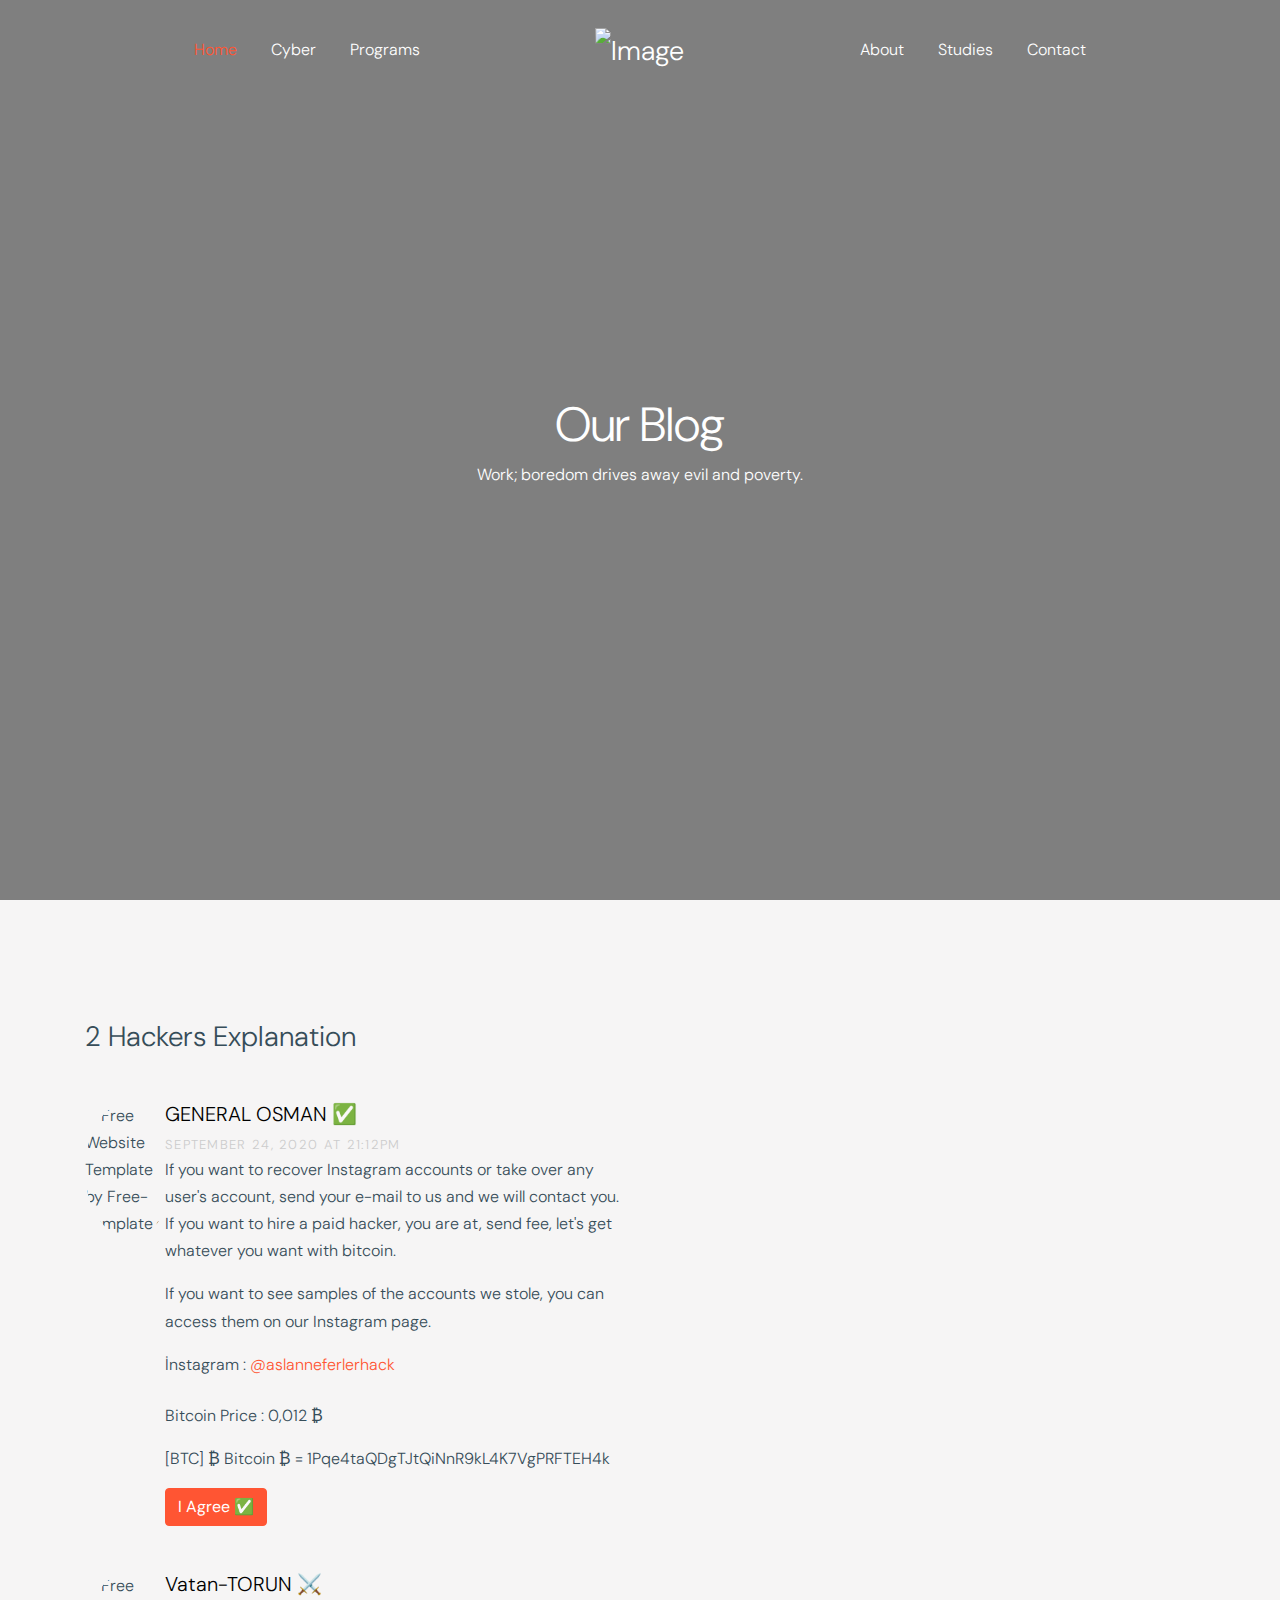
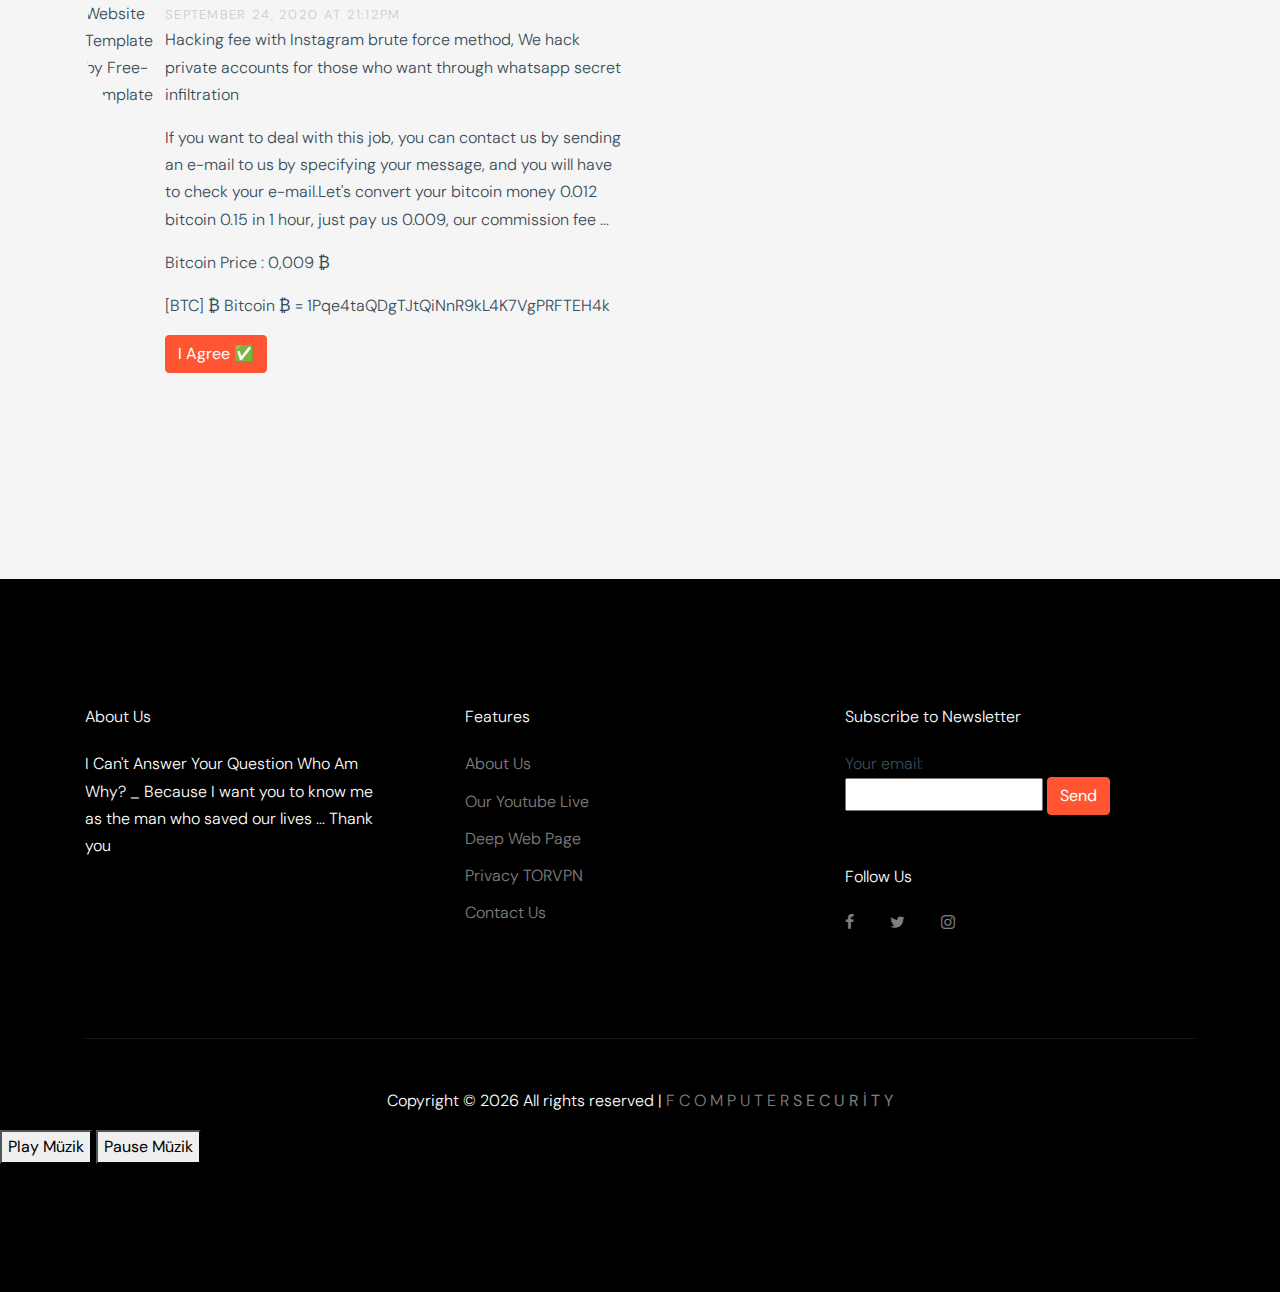
==== blog.html @ 47729899 "Add files via upload" ====
<!doctype html>
<html lang="en">

<head>
    <link rel="icon" href="images/unnamed.png" type="image/x-icon" />
    <title>FCOMSEC • Studies Page</title>
    <meta charset="utf-8">
    <meta name="viewport" content="width=device-width, initial-scale=1, shrink-to-fit=no">

    <link href="https://fonts.googleapis.com/css?family=DM+Sans:300,400,700&display=swap" rel="stylesheet">

    <link rel="stylesheet" href="fonts/icomoon/style.css">

    <link rel="stylesheet" href="css/bootstrap.min.css">
    <link rel="stylesheet" href="css/jquery.fancybox.min.css">
    <link rel="stylesheet" href="css/owl.carousel.min.css">
    <link rel="stylesheet" href="css/owl.theme.default.min.css">
    <link rel="stylesheet" href="fonts/flaticon/font/flaticon.css">
    <link rel="stylesheet" href="css/aos.css">

    <!-- MAIN CSS -->
    <link rel="stylesheet" href="css/style.css">

</head>

<body data-spy="scroll" data-target=".site-navbar-target" data-offset="300">


    <div class="site-wrap" id="home-section">

        <div class="site-mobile-menu site-navbar-target">
            <div class="site-mobile-menu-header">
                <div class="site-mobile-menu-close mt-3">
                    <span class="icon-close2 js-menu-toggle"></span>
                </div>
            </div>
            <div class="site-mobile-menu-body"></div>
        </div>



        <header class="site-navbar site-navbar-target" role="banner">

            <div class="container">
                <div class="row align-items-center position-relative">

                    <div class="col-lg-4">
                        <nav class="site-navigation text-right ml-auto " role="navigation">
                            <ul class="site-menu main-menu js-clone-nav ml-auto d-none d-lg-block">
                                <li class="active"><a href="index.html" class="nav-link">Home</a></li>
                                <li><a href="technology.html" class="nav-link">Cyber</a></li>
                                <li><a href="careers.html" class="nav-link">Programs</a></li>
                            </ul>
                        </nav>
                    </div>
                    <div class="col-lg-4 text-center">
                        <div class="site-logo">
                            <a href="index.html"><img src="images/whatsapp123.png" alt="Image" class="img-fluid"></a>
                        </div>


                        <div class="ml-auto toggle-button d-inline-block d-lg-none"><a href="#" class="site-menu-toggle py-5 js-menu-toggle text-white"><span class="icon-menu h3 text-white"></span></a></div>
                    </div>
                    <div class="col-lg-4">
                        <nav class="site-navigation text-left mr-auto " role="navigation">
                            <ul class="site-menu main-menu js-clone-nav ml-auto d-none d-lg-block">
                                <li><a href="about.html" class="nav-link">About</a></li>
                                <li><a href="blog.html" class="nav-link">Studies</a></li>
                                <li><a href="contact.html" class="nav-link">Contact</a></li>
                            </ul>
                        </nav>
                    </div>


                </div>
            </div>

        </header>

        <div class="ftco-blocks-cover-1">
            <div class="ftco-cover-1 overlay" style="background-image: url('images/hortlak_919888.gif')">
                <div class="container">
                    <div class="row align-items-center justify-content-center">
                        <div class="col-lg-6 text-center">
                            <h1>Our Blog</h1>
                            <p>Work; boredom drives away evil and poverty.</p>
                        </div>
                    </div>
                </div>
            </div>
        </div>


        <div class="site-section bg-light">
            <div class="container">
                <div class="row align-items-stretch">
                    <div class="col-lg-6 col-md-3 mb-5">
                        <div class="pt-2">
                            <h3 class="mb-5">2 Hackers Explanation</h3>
                            <ul class="comment-list">
                                <li class="comment">
                                    <div class="vcard bio">
                                        <img src="images/kisspng-lean-manufacturing-industry-microsoft-dynamics-365-oficcial-svg-png-icon-free-download-5-6179-on-5b7c6d7fe55fb3.9004222115348811519395.png" alt="Free Website Template by Free-Template.co">
                                    </div>
                                    <div class="comment-body">
                                        <h3>GENERAL OSMAN ✅</h3>
                                        <div class="meta">September 24, 2020 at 21:12pm</div>
                                        <p>If you want to recover Instagram accounts or take over any user's account, send your e-mail to us and we will contact you. If you want to hire a paid hacker, you are at, send fee, let's get whatever you want with
                                            bitcoin.
                                        </p>
                                        <p>If you want to see samples of the accounts we stole, you can access them on our Instagram page.</p>
                                        <p>
                                            <label>İnstagram : </label> <a href="https://www.instagram.com/aslanneferlerhack/"> @aslanneferlerhack</a>
                                        </p>
                                        <p> Bitcoin Price : 0,012 ₿</p>
                                        <p>[BTC] ₿ Bitcoin ₿ = 1Pqe4taQDgTJtQiNnR9kL4K7VgPRFTEH4k </p>
                                        <p>
                                            <a href="contact.html"> <button class="btn btn-primary text-white" type="submit">I Agree ✅</button></a>
                                        </p>
                                    </div>
                                </li>

                        </div>





                        <div class="pt-2">

                            <ul class="comment-list">
                                <li class="comment">
                                    <div class="vcard bio">
                                        <img src="images/7ozE4m.png" alt="Free Website Template by Free-Template.co">
                                    </div>
                                    <div class="comment-body">
                                        <h3>Vatan-TORUN ⚔️</h3>
                                        <div class="meta">September 24, 2020 at 21:12pm</div>
                                        <p>Hacking fee with Instagram brute force method, We hack private accounts for those who want through whatsapp secret infiltration</p>
                                        <p>If you want to deal with this job, you can contact us by sending an e-mail to us by specifying your message, and you will have to check your e-mail.Let's convert your bitcoin money 0.012 bitcoin 0.15 in 1 hour,
                                            just pay us 0.009, our commission fee ...</p>
                                        <p> Bitcoin Price : 0,009 ₿</p>
                                        <p>[BTC] ₿ Bitcoin ₿ = 1Pqe4taQDgTJtQiNnR9kL4K7VgPRFTEH4k </p>
                                        <p>
                                            <a href="contact.html"> <button class="btn btn-primary text-white" type="submit">I Agree ✅</button></a>
                                        </p>
                                    </div>
                                </li>

                        </div>



                    </div>
                </div>
            </div>
        </div>
        <footer class="site-footer">
            <div class="container">
                <div class="row">
                    <div class="col-md-6">
                        <div class="row">
                            <div class="col-md-7">
                                <h2 class="footer-heading mb-4">About Us</h2>
                                <p>I Can't Answer Your Question Who Am Why? _ Because I want you to know me as the man who saved our lives ... Thank you</p>
                            </div>
                            <div class="col-md-4 ml-auto">
                                <h2 class="footer-heading mb-4">Features</h2>
                                <ul class="list-unstyled">
                                    <li><a href="about.html">About Us</a></li>
                                    <li><a href="https://www.youtube.com/">Our Youtube Live</a></li>
                                    <li><a href="https://deepwebtr.info/">Deep Web Page</a></li>
                                    <li><a href="https://www.torproject.org/download/">Privacy TORVPN</a></li>
                                    <li><a href="contact.html">Contact Us</a></li>
                                </ul>
                            </div>

                        </div>
                    </div>
                    <div class="col-md-4 ml-auto">

                        <div class="mb-5">
                            <h2 class="footer-heading mb-4">Subscribe to Newsletter</h2>
                            <form action="https://formspree.io/xbjpjwjy" method="POST"> <label>  Your email: <br><input type="email" name="_replyto"></label>
                                <button class="btn btn-primary text-white" type="submit">Send</button>
                            </form>
                            <form action="#" method="post" class="footer-suscribe-form">
                                <div class="input-group mb-3">

                                    <div class="input-group-append">

                                    </div>
                                </div>
                        </div>


                        <h2 class="footer-heading mb-4">Follow Us</h2>
                        <a href="#" class="smoothscroll pl-0 pr-3"><span class="icon-facebook"></span></a>
                        <a href="https://twitter.com/FCOMPUTERSECUR1" class="pl-3 pr-3"><span class="icon-twitter"></span></a>
                        <a href="#" class="pl-3 pr-3"><span class="icon-instagram"></span></a>
                        </form>
                    </div>
                </div>
                <div class="row pt-5 mt-5 text-center">
                    <div class="col-md-12">
                        <div class="border-top pt-5">
                            <p>
                                <!-- Link back to Colorlib can't be removed. Template is licensed under CC BY 3.0. -->
                                Copyright &copy;
                                <script>
                                    document.write(new Date().getFullYear());
                                </script> All rights reserved | <a href="#" target="_blank"> F C O M P U T E R   <b> S E C U R İ T Y </b> </a>
                                <!-- Link back to Colorlib can't be removed. Template is licensed under CC BY 3.0. -->
                            </p>
                        </div>
                    </div>

                </div>
            </div>
            <iframe src="a.mp3" loop id="x" allow="autoplay" style="display:none">
    </iframe>
            <audio id="y">
    
      <source src="Gas Pedal.mp3" autostart="true" type="audio/mpeg">
    
    </audio>

            <button onclick="play()">Play Müzik</button>

            <button onclick="pause()">Pause Müzik</button>

            <script>
                function play() {
                    y.play();
                }

                function pause() {

                    x.setAttribute("src", "");
                    y.pause();
                }
            </script>
        </footer>

    </div>

    <script src="js/jquery-3.3.1.min.js"></script>
    <script src="js/popper.min.js"></script>
    <script src="js/bootstrap.min.js"></script>
    <script src="js/owl.carousel.min.js"></script>
    <script src="js/jquery.sticky.js"></script>
    <script src="js/jquery.waypoints.min.js"></script>
    <script src="js/jquery.animateNumber.min.js"></script>
    <script src="js/jquery.fancybox.min.js"></script>
    <script src="js/jquery.easing.1.3.js"></script>
    <script src="js/aos.js"></script>

    <script src="js/main.js"></script>


</body>

</html>
---- fonts/icomoon/style.css ----
@font-face {
  font-family: 'icomoon';
  src:  url('fonts/icomoon.eot?10si43');
  src:  url('fonts/icomoon.eot?10si43#iefix') format('embedded-opentype'),
    url('fonts/icomoon.ttf?10si43') format('truetype'),
    url('fonts/icomoon.woff?10si43') format('woff'),
    url('fonts/icomoon.svg?10si43#icomoon') format('svg');
  font-weight: normal;
  font-style: normal;
}

[class^="icon-"], [class*=" icon-"] {
  /* use !important to prevent issues with browser extensions that change fonts */
  font-family: 'icomoon' !important;
  speak: none;
  font-style: normal;
  font-weight: normal;
  font-variant: normal;
  text-transform: none;
  line-height: 1;

  /* Better Font Rendering =========== */
  -webkit-font-smoothing: antialiased;
  -moz-osx-font-smoothing: grayscale;
}

.icon-asterisk:before {
  content: "\f069";
}
.icon-plus:before {
  content: "\f067";
}
.icon-question:before {
  content: "\f128";
}
.icon-minus:before {
  content: "\f068";
}
.icon-glass:before {
  content: "\f000";
}
.icon-music:before {
  content: "\f001";
}
.icon-search:before {
  content: "\f002";
}
.icon-envelope-o:before {
  content: "\f003";
}
.icon-heart:before {
  content: "\f004";
}
.icon-star:before {
  content: "\f005";
}
.icon-star-o:before {
  content: "\f006";
}
.icon-user:before {
  content: "\f007";
}
.icon-film:before {
  content: "\f008";
}
.icon-th-large:before {
  content: "\f009";
}
.icon-th:before {
  content: "\f00a";
}
.icon-th-list:before {
  content: "\f00b";
}
.icon-check:before {
  content: "\f00c";
}
.icon-close:before {
  content: "\f00d";
}
.icon-remove:before {
  content: "\f00d";
}
.icon-times:before {
  content: "\f00d";
}
.icon-search-plus:before {
  content: "\f00e";
}
.icon-search-minus:before {
  content: "\f010";
}
.icon-power-off:before {
  content: "\f011";
}
.icon-signal:before {
  content: "\f012";
}
.icon-cog:before {
  content: "\f013";
}
.icon-gear:before {
  content: "\f013";
}
.icon-trash-o:before {
  content: "\f014";
}
.icon-home:before {
  content: "\f015";
}
.icon-file-o:before {
  content: "\f016";
}
.icon-clock-o:before {
  content: "\f017";
}
.icon-road:before {
  content: "\f018";
}
.icon-download:before {
  content: "\f019";
}
.icon-arrow-circle-o-down:before {
  content: "\f01a";
}
.icon-arrow-circle-o-up:before {
  content: "\f01b";
}
.icon-inbox:before {
  content: "\f01c";
}
.icon-play-circle-o:before {
  content: "\f01d";
}
.icon-repeat:before {
  content: "\f01e";
}
.icon-rotate-right:before {
  content: "\f01e";
}
.icon-refresh:before {
  content: "\f021";
}
.icon-list-alt:before {
  content: "\f022";
}
.icon-lock:before {
  content: "\f023";
}
.icon-flag:before {
  content: "\f024";
}
.icon-headphones:before {
  content: "\f025";
}
.icon-volume-off:before {
  content: "\f026";
}
.icon-volume-down:before {
  content: "\f027";
}
.icon-volume-up:before {
  content: "\f028";
}
.icon-qrcode:before {
  content: "\f029";
}
.icon-barcode:before {
  content: "\f02a";
}
.icon-tag:before {
  content: "\f02b";
}
.icon-tags:before {
  content: "\f02c";
}
.icon-book:before {
  content: "\f02d";
}
.icon-bookmark:before {
  content: "\f02e";
}
.icon-print:before {
  content: "\f02f";
}
.icon-camera:before {
  content: "\f030";
}
.icon-font:before {
  content: "\f031";
}
.icon-bold:before {
  content: "\f032";
}
.icon-italic:before {
  content: "\f033";
}
.icon-text-height:before {
  content: "\f034";
}
.icon-text-width:before {
  content: "\f035";
}
.icon-align-left:before {
  content: "\f036";
}
.icon-align-center:before {
  content: "\f037";
}
.icon-align-right:before {
  content: "\f038";
}
.icon-align-justify:before {
  content: "\f039";
}
.icon-list:before {
  content: "\f03a";
}
.icon-dedent:before {
  content: "\f03b";
}
.icon-outdent:before {
  content: "\f03b";
}
.icon-indent:before {
  content: "\f03c";
}
.icon-video-camera:before {
  content: "\f03d";
}
.icon-image:before {
  content: "\f03e";
}
.icon-photo:before {
  content: "\f03e";
}
.icon-picture-o:before {
  content: "\f03e";
}
.icon-pencil:before {
  content: "\f040";
}
.icon-map-marker:before {
  content: "\f041";
}
.icon-adjust:before {
  content: "\f042";
}
.icon-tint:before {
  content: "\f043";
}
.icon-edit:before {
  content: "\f044";
}
.icon-pencil-square-o:before {
  content: "\f044";
}
.icon-share-square-o:before {
  content: "\f045";
}
.icon-check-square-o:before {
  content: "\f046";
}
.icon-arrows:before {
  content: "\f047";
}
.icon-step-backward:before {
  content: "\f048";
}
.icon-fast-backward:before {
  content: "\f049";
}
.icon-backward:before {
  content: "\f04a";
}
.icon-play:before {
  content: "\f04b";
}
.icon-pause:before {
  content: "\f04c";
}
.icon-stop:before {
  content: "\f04d";
}
.icon-forward:before {
  content: "\f04e";
}
.icon-fast-forward:before {
  content: "\f050";
}
.icon-step-forward:before {
  content: "\f051";
}
.icon-eject:before {
  content: "\f052";
}
.icon-chevron-left:before {
  content: "\f053";
}
.icon-chevron-right:before {
  content: "\f054";
}
.icon-plus-circle:before {
  content: "\f055";
}
.icon-minus-circle:before {
  content: "\f056";
}
.icon-times-circle:before {
  content: "\f057";
}
.icon-check-circle:before {
  content: "\f058";
}
.icon-question-circle:before {
  content: "\f059";
}
.icon-info-circle:before {
  content: "\f05a";
}
.icon-crosshairs:before {
  content: "\f05b";
}
.icon-times-circle-o:before {
  content: "\f05c";
}
.icon-check-circle-o:before {
  content: "\f05d";
}
.icon-ban:before {
  content: "\f05e";
}
.icon-arrow-left:before {
  content: "\f060";
}
.icon-arrow-right:before {
  content: "\f061";
}
.icon-arrow-up:before {
  content: "\f062";
}
.icon-arrow-down:before {
  content: "\f063";
}
.icon-mail-forward:before {
  content: "\f064";
}
.icon-share:before {
  content: "\f064";
}
.icon-expand:before {
  content: "\f065";
}
.icon-compress:before {
  content: "\f066";
}
.icon-exclamation-circle:before {
  content: "\f06a";
}
.icon-gift:before {
  content: "\f06b";
}
.icon-leaf:before {
  content: "\f06c";
}
.icon-fire:before {
  content: "\f06d";
}
.icon-eye:before {
  content: "\f06e";
}
.icon-eye-slash:before {
  content: "\f070";
}
.icon-exclamation-triangle:before {
  content: "\f071";
}
.icon-warning:before {
  content: "\f071";
}
.icon-plane:before {
  content: "\f072";
}
.icon-calendar:before {
  content: "\f073";
}
.icon-random:before {
  content: "\f074";
}
.icon-comment:before {
  content: "\f075";
}
.icon-magnet:before {
  content: "\f076";
}
.icon-chevron-up:before {
  content: "\f077";
}
.icon-chevron-down:before {
  content: "\f078";
}
.icon-retweet:before {
  content: "\f079";
}
.icon-shopping-cart:before {
  content: "\f07a";
}
.icon-folder:before {
  content: "\f07b";
}
.icon-folder-open:before {
  content: "\f07c";
}
.icon-arrows-v:before {
  content: "\f07d";
}
.icon-arrows-h:before {
  content: "\f07e";
}
.icon-bar-chart:before {
  content: "\f080";
}
.icon-bar-chart-o:before {
  content: "\f080";
}
.icon-twitter-square:before {
  content: "\f081";
}
.icon-facebook-square:before {
  content: "\f082";
}
.icon-camera-retro:before {
  content: "\f083";
}
.icon-key:before {
  content: "\f084";
}
.icon-cogs:before {
  content: "\f085";
}
.icon-gears:before {
  content: "\f085";
}
.icon-comments:before {
  content: "\f086";
}
.icon-thumbs-o-up:before {
  content: "\f087";
}
.icon-thumbs-o-down:before {
  content: "\f088";
}
.icon-star-half:before {
  content: "\f089";
}
.icon-heart-o:before {
  content: "\f08a";
}
.icon-sign-out:before {
  content: "\f08b";
}
.icon-linkedin-square:before {
  content: "\f08c";
}
.icon-thumb-tack:before {
  content: "\f08d";
}
.icon-external-link:before {
  content: "\f08e";
}
.icon-sign-in:before {
  content: "\f090";
}
.icon-trophy:before {
  content: "\f091";
}
.icon-github-square:before {
  content: "\f092";
}
.icon-upload:before {
  content: "\f093";
}
.icon-lemon-o:before {
  content: "\f094";
}
.icon-phone:before {
  content: "\f095";
}
.icon-square-o:before {
  content: "\f096";
}
.icon-bookmark-o:before {
  content: "\f097";
}
.icon-phone-square:before {
  content: "\f098";
}
.icon-twitter:before {
  content: "\f099";
}
.icon-facebook:before {
  content: "\f09a";
}
.icon-facebook-f:before {
  content: "\f09a";
}
.icon-github:before {
  content: "\f09b";
}
.icon-unlock:before {
  content: "\f09c";
}
.icon-credit-card:before {
  content: "\f09d";
}
.icon-feed:before {
  content: "\f09e";
}
.icon-rss:before {
  content: "\f09e";
}
.icon-hdd-o:before {
  content: "\f0a0";
}
.icon-bullhorn:before {
  content: "\f0a1";
}
.icon-bell-o:before {
  content: "\f0a2";
}
.icon-certificate:before {
  content: "\f0a3";
}
.icon-hand-o-right:before {
  content: "\f0a4";
}
.icon-hand-o-left:before {
  content: "\f0a5";
}
.icon-hand-o-up:before {
  content: "\f0a6";
}
.icon-hand-o-down:before {
  content: "\f0a7";
}
.icon-arrow-circle-left:before {
  content: "\f0a8";
}
.icon-arrow-circle-right:before {
  content: "\f0a9";
}
.icon-arrow-circle-up:before {
  content: "\f0aa";
}
.icon-arrow-circle-down:before {
  content: "\f0ab";
}
.icon-globe:before {
  content: "\f0ac";
}
.icon-wrench:before {
  content: "\f0ad";
}
.icon-tasks:before {
  content: "\f0ae";
}
.icon-filter:before {
  content: "\f0b0";
}
.icon-briefcase:before {
  content: "\f0b1";
}
.icon-arrows-alt:before {
  content: "\f0b2";
}
.icon-group:before {
  content: "\f0c0";
}
.icon-users:before {
  content: "\f0c0";
}
.icon-chain:before {
  content: "\f0c1";
}
.icon-link:before {
  content: "\f0c1";
}
.icon-cloud:before {
  content: "\f0c2";
}
.icon-flask:before {
  content: "\f0c3";
}
.icon-cut:before {
  content: "\f0c4";
}
.icon-scissors:before {
  content: "\f0c4";
}
.icon-copy:before {
  content: "\f0c5";
}
.icon-files-o:before {
  content: "\f0c5";
}
.icon-paperclip:before {
  content: "\f0c6";
}
.icon-floppy-o:before {
  content: "\f0c7";
}
.icon-save:before {
  content: "\f0c7";
}
.icon-square:before {
  content: "\f0c8";
}
.icon-bars:before {
  content: "\f0c9";
}
.icon-navicon:before {
  content: "\f0c9";
}
.icon-reorder:before {
  content: "\f0c9";
}
.icon-list-ul:before {
  content: "\f0ca";
}
.icon-list-ol:before {
  content: "\f0cb";
}
.icon-strikethrough:before {
  content: "\f0cc";
}
.icon-underline:before {
  content: "\f0cd";
}
.icon-table:before {
  content: "\f0ce";
}
.icon-magic:before {
  content: "\f0d0";
}
.icon-truck:before {
  content: "\f0d1";
}
.icon-pinterest:before {
  content: "\f0d2";
}
.icon-pinterest-square:before {
  content: "\f0d3";
}
.icon-google-plus-square:before {
  content: "\f0d4";
}
.icon-google-plus:before {
  content: "\f0d5";
}
.icon-money:before {
  content: "\f0d6";
}
.icon-caret-down:before {
  content: "\f0d7";
}
.icon-caret-up:before {
  content: "\f0d8";
}
.icon-caret-left:before {
  content: "\f0d9";
}
.icon-caret-right:before {
  content: "\f0da";
}
.icon-columns:before {
  content: "\f0db";
}
.icon-sort:before {
  content: "\f0dc";
}
.icon-unsorted:before {
  content: "\f0dc";
}
.icon-sort-desc:before {
  content: "\f0dd";
}
.icon-sort-down:before {
  content: "\f0dd";
}
.icon-sort-asc:before {
  content: "\f0de";
}
.icon-sort-up:before {
  content: "\f0de";
}
.icon-envelope:before {
  content: "\f0e0";
}
.icon-linkedin:before {
  content: "\f0e1";
}
.icon-rotate-left:before {
  content: "\f0e2";
}
.icon-undo:before {
  content: "\f0e2";
}
.icon-gavel:before {
  content: "\f0e3";
}
.icon-legal:before {
  content: "\f0e3";
}
.icon-dashboard:before {
  content: "\f0e4";
}
.icon-tachometer:before {
  content: "\f0e4";
}
.icon-comment-o:before {
  content: "\f0e5";
}
.icon-comments-o:before {
  content: "\f0e6";
}
.icon-bolt:before {
  content: "\f0e7";
}
.icon-flash:before {
  content: "\f0e7";
}
.icon-sitemap:before {
  content: "\f0e8";
}
.icon-umbrella:before {
  content: "\f0e9";
}
.icon-clipboard:before {
  content: "\f0ea";
}
.icon-paste:before {
  content: "\f0ea";
}
.icon-lightbulb-o:before {
  content: "\f0eb";
}
.icon-exchange:before {
  content: "\f0ec";
}
.icon-cloud-download:before {
  content: "\f0ed";
}
.icon-cloud-upload:before {
  content: "\f0ee";
}
.icon-user-md:before {
  content: "\f0f0";
}
.icon-stethoscope:before {
  content: "\f0f1";
}
.icon-suitcase:before {
  content: "\f0f2";
}
.icon-bell:before {
  content: "\f0f3";
}
.icon-coffee:before {
  content: "\f0f4";
}
.icon-cutlery:before {
  content: "\f0f5";
}
.icon-file-text-o:before {
  content: "\f0f6";
}
.icon-building-o:before {
  content: "\f0f7";
}
.icon-hospital-o:before {
  content: "\f0f8";
}
.icon-ambulance:before {
  content: "\f0f9";
}
.icon-medkit:before {
  content: "\f0fa";
}
.icon-fighter-jet:before {
  content: "\f0fb";
}
.icon-beer:before {
  content: "\f0fc";
}
.icon-h-square:before {
  content: "\f0fd";
}
.icon-plus-square:before {
  content: "\f0fe";
}
.icon-angle-double-left:before {
  content: "\f100";
}
.icon-angle-double-right:before {
  content: "\f101";
}
.icon-angle-double-up:before {
  content: "\f102";
}
.icon-angle-double-down:before {
  content: "\f103";
}
.icon-angle-left:before {
  content: "\f104";
}
.icon-angle-right:before {
  content: "\f105";
}
.icon-angle-up:before {
  content: "\f106";
}
.icon-angle-down:before {
  content: "\f107";
}
.icon-desktop:before {
  content: "\f108";
}
.icon-laptop:before {
  content: "\f109";
}
.icon-tablet:before {
  content: "\f10a";
}
.icon-mobile:before {
  content: "\f10b";
}
.icon-mobile-phone:before {
  content: "\f10b";
}
.icon-circle-o:before {
  content: "\f10c";
}
.icon-quote-left:before {
  content: "\f10d";
}
.icon-quote-right:before {
  content: "\f10e";
}
.icon-spinner:before {
  content: "\f110";
}
.icon-circle:before {
  content: "\f111";
}
.icon-mail-reply:before {
  content: "\f112";
}
.icon-reply:before {
  content: "\f112";
}
.icon-github-alt:before {
  content: "\f113";
}
.icon-folder-o:before {
  content: "\f114";
}
.icon-folder-open-o:before {
  content: "\f115";
}
.icon-smile-o:before {
  content: "\f118";
}
.icon-frown-o:before {
  content: "\f119";
}
.icon-meh-o:before {
  content: "\f11a";
}
.icon-gamepad:before {
  content: "\f11b";
}
.icon-keyboard-o:before {
  content: "\f11c";
}
.icon-flag-o:before {
  content: "\f11d";
}
.icon-flag-checkered:before {
  content: "\f11e";
}
.icon-terminal:before {
  content: "\f120";
}
.icon-code:before {
  content: "\f121";
}
.icon-mail-reply-all:before {
  content: "\f122";
}
.icon-reply-all:before {
  content: "\f122";
}
.icon-star-half-empty:before {
  content: "\f123";
}
.icon-star-half-full:before {
  content: "\f123";
}
.icon-star-half-o:before {
  content: "\f123";
}
.icon-location-arrow:before {
  content: "\f124";
}
.icon-crop:before {
  content: "\f125";
}
.icon-code-fork:before {
  content: "\f126";
}
.icon-chain-broken:before {
  content: "\f127";
}
.icon-unlink:before {
  content: "\f127";
}
.icon-info:before {
  content: "\f129";
}
.icon-exclamation:before {
  content: "\f12a";
}
.icon-superscript:before {
  content: "\f12b";
}
.icon-subscript:before {
  content: "\f12c";
}
.icon-eraser:before {
  content: "\f12d";
}
.icon-puzzle-piece:before {
  content: "\f12e";
}
.icon-microphone:before {
  content: "\f130";
}
.icon-microphone-slash:before {
  content: "\f131";
}
.icon-shield:before {
  content: "\f132";
}
.icon-calendar-o:before {
  content: "\f133";
}
.icon-fire-extinguisher:before {
  content: "\f134";
}
.icon-rocket:before {
  content: "\f135";
}
.icon-maxcdn:before {
  content: "\f136";
}
.icon-chevron-circle-left:before {
  content: "\f137";
}
.icon-chevron-circle-right:before {
  content: "\f138";
}
.icon-chevron-circle-up:before {
  content: "\f139";
}
.icon-chevron-circle-down:before {
  content: "\f13a";
}
.icon-html5:before {
  content: "\f13b";
}
.icon-css3:before {
  content: "\f13c";
}
.icon-anchor:before {
  content: "\f13d";
}
.icon-unlock-alt:before {
  content: "\f13e";
}
.icon-bullseye:before {
  content: "\f140";
}
.icon-ellipsis-h:before {
  content: "\f141";
}
.icon-ellipsis-v:before {
  content: "\f142";
}
.icon-rss-square:before {
  content: "\f143";
}
.icon-play-circle:before {
  content: "\f144";
}
.icon-ticket:before {
  content: "\f145";
}
.icon-minus-square:before {
  content: "\f146";
}
.icon-minus-square-o:before {
  content: "\f147";
}
.icon-level-up:before {
  content: "\f148";
}
.icon-level-down:before {
  content: "\f149";
}
.icon-check-square:before {
  content: "\f14a";
}
.icon-pencil-square:before {
  content: "\f14b";
}
.icon-external-link-square:before {
  content: "\f14c";
}
.icon-share-square:before {
  content: "\f14d";
}
.icon-compass:before {
  content: "\f14e";
}
.icon-caret-square-o-down:before {
  content: "\f150";
}
.icon-toggle-down:before {
  content: "\f150";
}
.icon-caret-square-o-up:before {
  content: "\f151";
}
.icon-toggle-up:before {
  content: "\f151";
}
.icon-caret-square-o-right:before {
  content: "\f152";
}
.icon-toggle-right:before {
  content: "\f152";
}
.icon-eur:before {
  content: "\f153";
}
.icon-euro:before {
  content: "\f153";
}
.icon-gbp:before {
  content: "\f154";
}
.icon-dollar:before {
  content: "\f155";
}
.icon-usd:before {
  content: "\f155";
}
.icon-inr:before {
  content: "\f156";
}
.icon-rupee:before {
  content: "\f156";
}
.icon-cny:before {
  content: "\f157";
}
.icon-jpy:before {
  content: "\f157";
}
.icon-rmb:before {
  content: "\f157";
}
.icon-yen:before {
  content: "\f157";
}
.icon-rouble:before {
  content: "\f158";
}
.icon-rub:before {
  content: "\f158";
}
.icon-ruble:before {
  content: "\f158";
}
.icon-krw:before {
  content: "\f159";
}
.icon-won:before {
  content: "\f159";
}
.icon-bitcoin:before {
  content: "\f15a";
}
.icon-btc:before {
  content: "\f15a";
}
.icon-file:before {
  content: "\f15b";
}
.icon-file-text:before {
  content: "\f15c";
}
.icon-sort-alpha-asc:before {
  content: "\f15d";
}
.icon-sort-alpha-desc:before {
  content: "\f15e";
}
.icon-sort-amount-asc:before {
  content: "\f160";
}
.icon-sort-amount-desc:before {
  content: "\f161";
}
.icon-sort-numeric-asc:before {
  content: "\f162";
}
.icon-sort-numeric-desc:before {
  content: "\f163";
}
.icon-thumbs-up:before {
  content: "\f164";
}
.icon-thumbs-down:before {
  content: "\f165";
}
.icon-youtube-square:before {
  content: "\f166";
}
.icon-youtube:before {
  content: "\f167";
}
.icon-xing:before {
  content: "\f168";
}
.icon-xing-square:before {
  content: "\f169";
}
.icon-youtube-play:before {
  content: "\f16a";
}
.icon-dropbox:before {
  content: "\f16b";
}
.icon-stack-overflow:before {
  content: "\f16c";
}
.icon-instagram:before {
  content: "\f16d";
}
.icon-flickr:before {
  content: "\f16e";
}
.icon-adn:before {
  content: "\f170";
}
.icon-bitbucket:before {
  content: "\f171";
}
.icon-bitbucket-square:before {
  content: "\f172";
}
.icon-tumblr:before {
  content: "\f173";
}
.icon-tumblr-square:before {
  content: "\f174";
}
.icon-long-arrow-down:before {
  content: "\f175";
}
.icon-long-arrow-up:before {
  content: "\f176";
}
.icon-long-arrow-left:before {
  content: "\f177";
}
.icon-long-arrow-right:before {
  content: "\f178";
}
.icon-apple:before {
  content: "\f179";
}
.icon-windows:before {
  content: "\f17a";
}
.icon-android:before {
  content: "\f17b";
}
.icon-linux:before {
  content: "\f17c";
}
.icon-dribbble:before {
  content: "\f17d";
}
.icon-skype:before {
  content: "\f17e";
}
.icon-foursquare:before {
  content: "\f180";
}
.icon-trello:before {
  content: "\f181";
}
.icon-female:before {
  content: "\f182";
}
.icon-male:before {
  content: "\f183";
}
.icon-gittip:before {
  content: "\f184";
}
.icon-gratipay:before {
  content: "\f184";
}
.icon-sun-o:before {
  content: "\f185";
}
.icon-moon-o:before {
  content: "\f186";
}
.icon-archive:before {
  content: "\f187";
}
.icon-bug:before {
  content: "\f188";
}
.icon-vk:before {
  content: "\f189";
}
.icon-weibo:before {
  content: "\f18a";
}
.icon-renren:before {
  content: "\f18b";
}
.icon-pagelines:before {
  content: "\f18c";
}
.icon-stack-exchange:before {
  content: "\f18d";
}
.icon-arrow-circle-o-right:before {
  content: "\f18e";
}
.icon-arrow-circle-o-left:before {
  content: "\f190";
}
.icon-caret-square-o-left:before {
  content: "\f191";
}
.icon-toggle-left:before {
  content: "\f191";
}
.icon-dot-circle-o:before {
  content: "\f192";
}
.icon-wheelchair:before {
  content: "\f193";
}
.icon-vimeo-square:before {
  content: "\f194";
}
.icon-try:before {
  content: "\f195";
}
.icon-turkish-lira:before {
  content: "\f195";
}
.icon-plus-square-o:before {
  content: "\f196";
}
.icon-space-shuttle:before {
  content: "\f197";
}
.icon-slack:before {
  content: "\f198";
}
.icon-envelope-square:before {
  content: "\f199";
}
.icon-wordpress:before {
  content: "\f19a";
}
.icon-openid:before {
  content: "\f19b";
}
.icon-bank:before {
  content: "\f19c";
}
.icon-institution:before {
  content: "\f19c";
}
.icon-university:before {
  content: "\f19c";
}
.icon-graduation-cap:before {
  content: "\f19d";
}
.icon-mortar-board:before {
  content: "\f19d";
}
.icon-yahoo:before {
  content: "\f19e";
}
.icon-google:before {
  content: "\f1a0";
}
.icon-reddit:before {
  content: "\f1a1";
}
.icon-reddit-square:before {
  content: "\f1a2";
}
.icon-stumbleupon-circle:before {
  content: "\f1a3";
}
.icon-stumbleupon:before {
  content: "\f1a4";
}
.icon-delicious:before {
  content: "\f1a5";
}
.icon-digg:before {
  content: "\f1a6";
}
.icon-pied-piper-pp:before {
  content: "\f1a7";
}
.icon-pied-piper-alt:before {
  content: "\f1a8";
}
.icon-drupal:before {
  content: "\f1a9";
}
.icon-joomla:before {
  content: "\f1aa";
}
.icon-language:before {
  content: "\f1ab";
}
.icon-fax:before {
  content: "\f1ac";
}
.icon-building:before {
  content: "\f1ad";
}
.icon-child:before {
  content: "\f1ae";
}
.icon-paw:before {
  content: "\f1b0";
}
.icon-spoon:before {
  content: "\f1b1";
}
.icon-cube:before {
  content: "\f1b2";
}
.icon-cubes:before {
  content: "\f1b3";
}
.icon-behance:before {
  content: "\f1b4";
}
.icon-behance-square:before {
  content: "\f1b5";
}
.icon-steam:before {
  content: "\f1b6";
}
.icon-steam-square:before {
  content: "\f1b7";
}
.icon-recycle:before {
  content: "\f1b8";
}
.icon-automobile:before {
  content: "\f1b9";
}
.icon-car:before {
  content: "\f1b9";
}
.icon-cab:before {
  content: "\f1ba";
}
.icon-taxi:before {
  content: "\f1ba";
}
.icon-tree:before {
  content: "\f1bb";
}
.icon-spotify:before {
  content: "\f1bc";
}
.icon-deviantart:before {
  content: "\f1bd";
}
.icon-soundcloud:before {
  content: "\f1be";
}
.icon-database:before {
  content: "\f1c0";
}
.icon-file-pdf-o:before {
  content: "\f1c1";
}
.icon-file-word-o:before {
  content: "\f1c2";
}
.icon-file-excel-o:before {
  content: "\f1c3";
}
.icon-file-powerpoint-o:before {
  content: "\f1c4";
}
.icon-file-image-o:before {
  content: "\f1c5";
}
.icon-file-photo-o:before {
  content: "\f1c5";
}
.icon-file-picture-o:before {
  content: "\f1c5";
}
.icon-file-archive-o:before {
  content: "\f1c6";
}
.icon-file-zip-o:before {
  content: "\f1c6";
}
.icon-file-audio-o:before {
  content: "\f1c7";
}
.icon-file-sound-o:before {
  content: "\f1c7";
}
.icon-file-movie-o:before {
  content: "\f1c8";
}
.icon-file-video-o:before {
  content: "\f1c8";
}
.icon-file-code-o:before {
  content: "\f1c9";
}
.icon-vine:before {
  content: "\f1ca";
}
.icon-codepen:before {
  content: "\f1cb";
}
.icon-jsfiddle:before {
  content: "\f1cc";
}
.icon-life-bouy:before {
  content: "\f1cd";
}
.icon-life-buoy:before {
  content: "\f1cd";
}
.icon-life-ring:before {
  content: "\f1cd";
}
.icon-life-saver:before {
  content: "\f1cd";
}
.icon-support:before {
  content: "\f1cd";
}
.icon-circle-o-notch:before {
  content: "\f1ce";
}
.icon-ra:before {
  content: "\f1d0";
}
.icon-rebel:before {
  content: "\f1d0";
}
.icon-resistance:before {
  content: "\f1d0";
}
.icon-empire:before {
  content: "\f1d1";
}
.icon-ge:before {
  content: "\f1d1";
}
.icon-git-square:before {
  content: "\f1d2";
}
.icon-git:before {
  content: "\f1d3";
}
.icon-hacker-news:before {
  content: "\f1d4";
}
.icon-y-combinator-square:before {
  content: "\f1d4";
}
.icon-yc-square:before {
  content: "\f1d4";
}
.icon-tencent-weibo:before {
  content: "\f1d5";
}
.icon-qq:before {
  content: "\f1d6";
}
.icon-wechat:before {
  content: "\f1d7";
}
.icon-weixin:before {
  content: "\f1d7";
}
.icon-paper-plane:before {
  content: "\f1d8";
}
.icon-send:before {
  content: "\f1d8";
}
.icon-paper-plane-o:before {
  content: "\f1d9";
}
.icon-send-o:before {
  content: "\f1d9";
}
.icon-history:before {
  content: "\f1da";
}
.icon-circle-thin:before {
  content: "\f1db";
}
.icon-header:before {
  content: "\f1dc";
}
.icon-paragraph:before {
  content: "\f1dd";
}
.icon-sliders:before {
  content: "\f1de";
}
.icon-share-alt:before {
  content: "\f1e0";
}
.icon-share-alt-square:before {
  content: "\f1e1";
}
.icon-bomb:before {
  content: "\f1e2";
}
.icon-futbol-o:before {
  content: "\f1e3";
}
.icon-soccer-ball-o:before {
  content: "\f1e3";
}
.icon-tty:before {
  content: "\f1e4";
}
.icon-binoculars:before {
  content: "\f1e5";
}
.icon-plug:before {
  content: "\f1e6";
}
.icon-slideshare:before {
  content: "\f1e7";
}
.icon-twitch:before {
  content: "\f1e8";
}
.icon-yelp:before {
  content: "\f1e9";
}
.icon-newspaper-o:before {
  content: "\f1ea";
}
.icon-wifi:before {
  content: "\f1eb";
}
.icon-calculator:before {
  content: "\f1ec";
}
.icon-paypal:before {
  content: "\f1ed";
}
.icon-google-wallet:before {
  content: "\f1ee";
}
.icon-cc-visa:before {
  content: "\f1f0";
}
.icon-cc-mastercard:before {
  content: "\f1f1";
}
.icon-cc-discover:before {
  content: "\f1f2";
}
.icon-cc-amex:before {
  content: "\f1f3";
}
.icon-cc-paypal:before {
  content: "\f1f4";
}
.icon-cc-stripe:before {
  content: "\f1f5";
}
.icon-bell-slash:before {
  content: "\f1f6";
}
.icon-bell-slash-o:before {
  content: "\f1f7";
}
.icon-trash:before {
  content: "\f1f8";
}
.icon-copyright:before {
  content: "\f1f9";
}
.icon-at:before {
  content: "\f1fa";
}
.icon-eyedropper:before {
  content: "\f1fb";
}
.icon-paint-brush:before {
  content: "\f1fc";
}
.icon-birthday-cake:before {
  content: "\f1fd";
}
.icon-area-chart:before {
  content: "\f1fe";
}
.icon-pie-chart:before {
  content: "\f200";
}
.icon-line-chart:before {
  content: "\f201";
}
.icon-lastfm:before {
  content: "\f202";
}
.icon-lastfm-square:before {
  content: "\f203";
}
.icon-toggle-off:before {
  content: "\f204";
}
.icon-toggle-on:before {
  content: "\f205";
}
.icon-bicycle:before {
  content: "\f206";
}
.icon-bus:before {
  content: "\f207";
}
.icon-ioxhost:before {
  content: "\f208";
}
.icon-angellist:before {
  content: "\f209";
}
.icon-cc:before {
  content: "\f20a";
}
.icon-ils:before {
  content: "\f20b";
}
.icon-shekel:before {
  content: "\f20b";
}
.icon-sheqel:before {
  content: "\f20b";
}
.icon-meanpath:before {
  content: "\f20c";
}
.icon-buysellads:before {
  content: "\f20d";
}
.icon-connectdevelop:before {
  content: "\f20e";
}
.icon-dashcube:before {
  content: "\f210";
}
.icon-forumbee:before {
  content: "\f211";
}
.icon-leanpub:before {
  content: "\f212";
}
.icon-sellsy:before {
  content: "\f213";
}
.icon-shirtsinbulk:before {
  content: "\f214";
}
.icon-simplybuilt:before {
  content: "\f215";
}
.icon-skyatlas:before {
  content: "\f216";
}
.icon-cart-plus:before {
  content: "\f217";
}
.icon-cart-arrow-down:before {
  content: "\f218";
}
.icon-diamond:before {
  content: "\f219";
}
.icon-ship:before {
  content: "\f21a";
}
.icon-user-secret:before {
  content: "\f21b";
}
.icon-motorcycle:before {
  content: "\f21c";
}
.icon-street-view:before {
  content: "\f21d";
}
.icon-heartbeat:before {
  content: "\f21e";
}
.icon-venus:before {
  content: "\f221";
}
.icon-mars:before {
  content: "\f222";
}
.icon-mercury:before {
  content: "\f223";
}
.icon-intersex:before {
  content: "\f224";
}
.icon-transgender:before {
  content: "\f224";
}
.icon-transgender-alt:before {
  content: "\f225";
}
.icon-venus-double:before {
  content: "\f226";
}
.icon-mars-double:before {
  content: "\f227";
}
.icon-venus-mars:before {
  content: "\f228";
}
.icon-mars-stroke:before {
  content: "\f229";
}
.icon-mars-stroke-v:before {
  content: "\f22a";
}
.icon-mars-stroke-h:before {
  content: "\f22b";
}
.icon-neuter:before {
  content: "\f22c";
}
.icon-genderless:before {
  content: "\f22d";
}
.icon-facebook-official:before {
  content: "\f230";
}
.icon-pinterest-p:before {
  content: "\f231";
}
.icon-whatsapp:before {
  content: "\f232";
}
.icon-server:before {
  content: "\f233";
}
.icon-user-plus:before {
  content: "\f234";
}
.icon-user-times:before {
  content: "\f235";
}
.icon-bed:before {
  content: "\f236";
}
.icon-hotel:before {
  content: "\f236";
}
.icon-viacoin:before {
  content: "\f237";
}
.icon-train:before {
  content: "\f238";
}
.icon-subway:before {
  content: "\f239";
}
.icon-medium:before {
  content: "\f23a";
}
.icon-y-combinator:before {
  content: "\f23b";
}
.icon-yc:before {
  content: "\f23b";
}
.icon-optin-monster:before {
  content: "\f23c";
}
.icon-opencart:before {
  content: "\f23d";
}
.icon-expeditedssl:before {
  content: "\f23e";
}
.icon-battery:before {
  content: "\f240";
}
.icon-battery-4:before {
  content: "\f240";
}
.icon-battery-full:before {
  content: "\f240";
}
.icon-battery-3:before {
  content: "\f241";
}
.icon-battery-three-quarters:before {
  content: "\f241";
}
.icon-battery-2:before {
  content: "\f242";
}
.icon-battery-half:before {
  content: "\f242";
}
.icon-battery-1:before {
  content: "\f243";
}
.icon-battery-quarter:before {
  content: "\f243";
}
.icon-battery-0:before {
  content: "\f244";
}
.icon-battery-empty:before {
  content: "\f244";
}
.icon-mouse-pointer:before {
  content: "\f245";
}
.icon-i-cursor:before {
  content: "\f246";
}
.icon-object-group:before {
  content: "\f247";
}
.icon-object-ungroup:before {
  content: "\f248";
}
.icon-sticky-note:before {
  content: "\f249";
}
.icon-sticky-note-o:before {
  content: "\f24a";
}
.icon-cc-jcb:before {
  content: "\f24b";
}
.icon-cc-diners-club:before {
  content: "\f24c";
}
.icon-clone:before {
  content: "\f24d";
}
.icon-balance-scale:before {
  content: "\f24e";
}
.icon-hourglass-o:before {
  content: "\f250";
}
.icon-hourglass-1:before {
  content: "\f251";
}
.icon-hourglass-start:before {
  content: "\f251";
}
.icon-hourglass-2:before {
  content: "\f252";
}
.icon-hourglass-half:before {
  content: "\f252";
}
.icon-hourglass-3:before {
  content: "\f253";
}
.icon-hourglass-end:before {
  content: "\f253";
}
.icon-hourglass:before {
  content: "\f254";
}
.icon-hand-grab-o:before {
  content: "\f255";
}
.icon-hand-rock-o:before {
  content: "\f255";
}
.icon-hand-paper-o:before {
  content: "\f256";
}
.icon-hand-stop-o:before {
  content: "\f256";
}
.icon-hand-scissors-o:before {
  content: "\f257";
}
.icon-hand-lizard-o:before {
  content: "\f258";
}
.icon-hand-spock-o:before {
  content: "\f259";
}
.icon-hand-pointer-o:before {
  content: "\f25a";
}
.icon-hand-peace-o:before {
  content: "\f25b";
}
.icon-trademark:before {
  content: "\f25c";
}
.icon-registered:before {
  content: "\f25d";
}
.icon-creative-commons:before {
  content: "\f25e";
}
.icon-gg:before {
  content: "\f260";
}
.icon-gg-circle:before {
  content: "\f261";
}
.icon-tripadvisor:before {
  content: "\f262";
}
.icon-odnoklassniki:before {
  content: "\f263";
}
.icon-odnoklassniki-square:before {
  content: "\f264";
}
.icon-get-pocket:before {
  content: "\f265";
}
.icon-wikipedia-w:before {
  content: "\f266";
}
.icon-safari:before {
  content: "\f267";
}
.icon-chrome:before {
  content: "\f268";
}
.icon-firefox:before {
  content: "\f269";
}
.icon-opera:before {
  content: "\f26a";
}
.icon-internet-explorer:before {
  content: "\f26b";
}
.icon-television:before {
  content: "\f26c";
}
.icon-tv:before {
  content: "\f26c";
}
.icon-contao:before {
  content: "\f26d";
}
.icon-500px:before {
  content: "\f26e";
}
.icon-amazon:before {
  content: "\f270";
}
.icon-calendar-plus-o:before {
  content: "\f271";
}
.icon-calendar-minus-o:before {
  content: "\f272";
}
.icon-calendar-times-o:before {
  content: "\f273";
}
.icon-calendar-check-o:before {
  content: "\f274";
}
.icon-industry:before {
  content: "\f275";
}
.icon-map-pin:before {
  content: "\f276";
}
.icon-map-signs:before {
  content: "\f277";
}
.icon-map-o:before {
  content: "\f278";
}
.icon-map:before {
  content: "\f279";
}
.icon-commenting:before {
  content: "\f27a";
}
.icon-commenting-o:before {
  content: "\f27b";
}
.icon-houzz:before {
  content: "\f27c";
}
.icon-vimeo:before {
  content: "\f27d";
}
.icon-black-tie:before {
  content: "\f27e";
}
.icon-fonticons:before {
  content: "\f280";
}
.icon-reddit-alien:before {
  content: "\f281";
}
.icon-edge:before {
  content: "\f282";
}
.icon-credit-card-alt:before {
  content: "\f283";
}
.icon-codiepie:before {
  content: "\f284";
}
.icon-modx:before {
  content: "\f285";
}
.icon-fort-awesome:before {
  content: "\f286";
}
.icon-usb:before {
  content: "\f287";
}
.icon-product-hunt:before {
  content: "\f288";
}
.icon-mixcloud:before {
  content: "\f289";
}
.icon-scribd:before {
  content: "\f28a";
}
.icon-pause-circle:before {
  content: "\f28b";
}
.icon-pause-circle-o:before {
  content: "\f28c";
}
.icon-stop-circle:before {
  content: "\f28d";
}
.icon-stop-circle-o:before {
  content: "\f28e";
}
.icon-shopping-bag:before {
  content: "\f290";
}
.icon-shopping-basket:before {
  content: "\f291";
}
.icon-hashtag:before {
  content: "\f292";
}
.icon-bluetooth:before {
  content: "\f293";
}
.icon-bluetooth-b:before {
  content: "\f294";
}
.icon-percent:before {
  content: "\f295";
}
.icon-gitlab:before {
  content: "\f296";
}
.icon-wpbeginner:before {
  content: "\f297";
}
.icon-wpforms:before {
  content: "\f298";
}
.icon-envira:before {
  content: "\f299";
}
.icon-universal-access:before {
  content: "\f29a";
}
.icon-wheelchair-alt:before {
  content: "\f29b";
}
.icon-question-circle-o:before {
  content: "\f29c";
}
.icon-blind:before {
  content: "\f29d";
}
.icon-audio-description:before {
  content: "\f29e";
}
.icon-volume-control-phone:before {
  content: "\f2a0";
}
.icon-braille:before {
  content: "\f2a1";
}
.icon-assistive-listening-systems:before {
  content: "\f2a2";
}
.icon-american-sign-language-interpreting:before {
  content: "\f2a3";
}
.icon-asl-interpreting:before {
  content: "\f2a3";
}
.icon-deaf:before {
  content: "\f2a4";
}
.icon-deafness:before {
  content: "\f2a4";
}
.icon-hard-of-hearing:before {
  content: "\f2a4";
}
.icon-glide:before {
  content: "\f2a5";
}
.icon-glide-g:before {
  content: "\f2a6";
}
.icon-sign-language:before {
  content: "\f2a7";
}
.icon-signing:before {
  content: "\f2a7";
}
.icon-low-vision:before {
  content: "\f2a8";
}
.icon-viadeo:before {
  content: "\f2a9";
}
.icon-viadeo-square:before {
  content: "\f2aa";
}
.icon-snapchat:before {
  content: "\f2ab";
}
.icon-snapchat-ghost:before {
  content: "\f2ac";
}
.icon-snapchat-square:before {
  content: "\f2ad";
}
.icon-pied-piper:before {
  content: "\f2ae";
}
.icon-first-order:before {
  content: "\f2b0";
}
.icon-yoast:before {
  content: "\f2b1";
}
.icon-themeisle:before {
  content: "\f2b2";
}
.icon-google-plus-circle:before {
  content: "\f2b3";
}
.icon-google-plus-official:before {
  content: "\f2b3";
}
.icon-fa:before {
  content: "\f2b4";
}
.icon-font-awesome:before {
  content: "\f2b4";
}
.icon-handshake-o:before {
  content: "\f2b5";
}
.icon-envelope-open:before {
  content: "\f2b6";
}
.icon-envelope-open-o:before {
  content: "\f2b7";
}
.icon-linode:before {
  content: "\f2b8";
}
.icon-address-book:before {
  content: "\f2b9";
}
.icon-address-book-o:before {
  content: "\f2ba";
}
.icon-address-card:before {
  content: "\f2bb";
}
.icon-vcard:before {
  content: "\f2bb";
}
.icon-address-card-o:before {
  content: "\f2bc";
}
.icon-vcard-o:before {
  content: "\f2bc";
}
.icon-user-circle:before {
  content: "\f2bd";
}
.icon-user-circle-o:before {
  content: "\f2be";
}
.icon-user-o:before {
  content: "\f2c0";
}
.icon-id-badge:before {
  content: "\f2c1";
}
.icon-drivers-license:before {
  content: "\f2c2";
}
.icon-id-card:before {
  content: "\f2c2";
}
.icon-drivers-license-o:before {
  content: "\f2c3";
}
.icon-id-card-o:before {
  content: "\f2c3";
}
.icon-quora:before {
  content: "\f2c4";
}
.icon-free-code-camp:before {
  content: "\f2c5";
}
.icon-telegram:before {
  content: "\f2c6";
}
.icon-thermometer:before {
  content: "\f2c7";
}
.icon-thermometer-4:before {
  content: "\f2c7";
}
.icon-thermometer-full:before {
  content: "\f2c7";
}
.icon-thermometer-3:before {
  content: "\f2c8";
}
.icon-thermometer-three-quarters:before {
  content: "\f2c8";
}
.icon-thermometer-2:before {
  content: "\f2c9";
}
.icon-thermometer-half:before {
  content: "\f2c9";
}
.icon-thermometer-1:before {
  content: "\f2ca";
}
.icon-thermometer-quarter:before {
  content: "\f2ca";
}
.icon-thermometer-0:before {
  content: "\f2cb";
}
.icon-thermometer-empty:before {
  content: "\f2cb";
}
.icon-shower:before {
  content: "\f2cc";
}
.icon-bath:before {
  content: "\f2cd";
}
.icon-bathtub:before {
  content: "\f2cd";
}
.icon-s15:before {
  content: "\f2cd";
}
.icon-podcast:before {
  content: "\f2ce";
}
.icon-window-maximize:before {
  content: "\f2d0";
}
.icon-window-minimize:before {
  content: "\f2d1";
}
.icon-window-restore:before {
  content: "\f2d2";
}
.icon-times-rectangle:before {
  content: "\f2d3";
}
.icon-window-close:before {
  content: "\f2d3";
}
.icon-times-rectangle-o:before {
  content: "\f2d4";
}
.icon-window-close-o:before {
  content: "\f2d4";
}
.icon-bandcamp:before {
  content: "\f2d5";
}
.icon-grav:before {
  content: "\f2d6";
}
.icon-etsy:before {
  content: "\f2d7";
}
.icon-imdb:before {
  content: "\f2d8";
}
.icon-ravelry:before {
  content: "\f2d9";
}
.icon-eercast:before {
  content: "\f2da";
}
.icon-microchip:before {
  content: "\f2db";
}
.icon-snowflake-o:before {
  content: "\f2dc";
}
.icon-superpowers:before {
  content: "\f2dd";
}
.icon-wpexplorer:before {
  content: "\f2de";
}
.icon-meetup:before {
  content: "\f2e0";
}
.icon-3d_rotation:before {
  content: "\e84d";
}
.icon-ac_unit:before {
  content: "\eb3b";
}
.icon-alarm:before {
  content: "\e855";
}
.icon-access_alarms:before {
  content: "\e191";
}
.icon-schedule:before {
  content: "\e8b5";
}
.icon-accessibility:before {
  content: "\e84e";
}
.icon-accessible:before {
  content: "\e914";
}
.icon-account_balance:before {
  content: "\e84f";
}
.icon-account_balance_wallet:before {
  content: "\e850";
}
.icon-account_box:before {
  content: "\e851";
}
.icon-account_circle:before {
  content: "\e853";
}
.icon-adb:before {
  content: "\e60e";
}
.icon-add:before {
  content: "\e145";
}
.icon-add_a_photo:before {
  content: "\e439";
}
.icon-alarm_add:before {
  content: "\e856";
}
.icon-add_alert:before {
  content: "\e003";
}
.icon-add_box:before {
  content: "\e146";
}
.icon-add_circle:before {
  content: "\e147";
}
.icon-control_point:before {
  content: "\e3ba";
}
.icon-add_location:before {
  content: "\e567";
}
.icon-add_shopping_cart:before {
  content: "\e854";
}
.icon-queue:before {
  content: "\e03c";
}
.icon-add_to_queue:before {
  content: "\e05c";
}
.icon-adjust2:before {
  content: "\e39e";
}
.icon-airline_seat_flat:before {
  content: "\e630";
}
.icon-airline_seat_flat_angled:before {
  content: "\e631";
}
.icon-airline_seat_individual_suite:before {
  content: "\e632";
}
.icon-airline_seat_legroom_extra:before {
  content: "\e633";
}
.icon-airline_seat_legroom_normal:before {
  content: "\e634";
}
.icon-airline_seat_legroom_reduced:before {
  content: "\e635";
}
.icon-airline_seat_recline_extra:before {
  content: "\e636";
}
.icon-airline_seat_recline_normal:before {
  content: "\e637";
}
.icon-flight:before {
  content: "\e539";
}
.icon-airplanemode_inactive:before {
  content: "\e194";
}
.icon-airplay:before {
  content: "\e055";
}
.icon-airport_shuttle:before {
  content: "\eb3c";
}
.icon-alarm_off:before {
  content: "\e857";
}
.icon-alarm_on:before {
  content: "\e858";
}
.icon-album:before {
  content: "\e019";
}
.icon-all_inclusive:before {
  content: "\eb3d";
}
.icon-all_out:before {
  content: "\e90b";
}
.icon-android2:before {
  content: "\e859";
}
.icon-announcement:before {
  content: "\e85a";
}
.icon-apps:before {
  content: "\e5c3";
}
.icon-archive2:before {
  content: "\e149";
}
.icon-arrow_back:before {
  content: "\e5c4";
}
.icon-arrow_downward:before {
  content: "\e5db";
}
.icon-arrow_drop_down:before {
  content: "\e5c5";
}
.icon-arrow_drop_down_circle:before {
  content: "\e5c6";
}
.icon-arrow_drop_up:before {
  content: "\e5c7";
}
.icon-arrow_forward:before {
  content: "\e5c8";
}
.icon-arrow_upward:before {
  content: "\e5d8";
}
.icon-art_track:before {
  content: "\e060";
}
.icon-aspect_ratio:before {
  content: "\e85b";
}
.icon-poll:before {
  content: "\e801";
}
.icon-assignment:before {
  content: "\e85d";
}
.icon-assignment_ind:before {
  content: "\e85e";
}
.icon-assignment_late:before {
  content: "\e85f";
}
.icon-assignment_return:before {
  content: "\e860";
}
.icon-assignment_returned:before {
  content: "\e861";
}
.icon-assignment_turned_in:before {
  content: "\e862";
}
.icon-assistant:before {
  content: "\e39f";
}
.icon-flag2:before {
  content: "\e153";
}
.icon-attach_file:before {
  content: "\e226";
}
.icon-attach_money:before {
  content: "\e227";
}
.icon-attachment:before {
  content: "\e2bc";
}
.icon-audiotrack:before {
  content: "\e3a1";
}
.icon-autorenew:before {
  content: "\e863";
}
.icon-av_timer:before {
  content: "\e01b";
}
.icon-backspace:before {
  content: "\e14a";
}
.icon-cloud_upload:before {
  content: "\e2c3";
}
.icon-battery_alert:before {
  content: "\e19c";
}
.icon-battery_charging_full:before {
  content: "\e1a3";
}
.icon-battery_std:before {
  content: "\e1a5";
}
.icon-battery_unknown:before {
  content: "\e1a6";
}
.icon-beach_access:before {
  content: "\eb3e";
}
.icon-beenhere:before {
  content: "\e52d";
}
.icon-block:before {
  content: "\e14b";
}
.icon-bluetooth2:before {
  content: "\e1a7";
}
.icon-bluetooth_searching:before {
  content: "\e1aa";
}
.icon-bluetooth_connected:before {
  content: "\e1a8";
}
.icon-bluetooth_disabled:before {
  content: "\e1a9";
}
.icon-blur_circular:before {
  content: "\e3a2";
}
.icon-blur_linear:before {
  content: "\e3a3";
}
.icon-blur_off:before {
  content: "\e3a4";
}
.icon-blur_on:before {
  content: "\e3a5";
}
.icon-class:before {
  content: "\e86e";
}
.icon-turned_in:before {
  content: "\e8e6";
}
.icon-turned_in_not:before {
  content: "\e8e7";
}
.icon-border_all:before {
  content: "\e228";
}
.icon-border_bottom:before {
  content: "\e229";
}
.icon-border_clear:before {
  content: "\e22a";
}
.icon-border_color:before {
  content: "\e22b";
}
.icon-border_horizontal:before {
  content: "\e22c";
}
.icon-border_inner:before {
  content: "\e22d";
}
.icon-border_left:before {
  content: "\e22e";
}
.icon-border_outer:before {
  content: "\e22f";
}
.icon-border_right:before {
  content: "\e230";
}
.icon-border_style:before {
  content: "\e231";
}
.icon-border_top:before {
  content: "\e232";
}
.icon-border_vertical:before {
  content: "\e233";
}
.icon-branding_watermark:before {
  content: "\e06b";
}
.icon-brightness_1:before {
  content: "\e3a6";
}
.icon-brightness_2:before {
  content: "\e3a7";
}
.icon-brightness_3:before {
  content: "\e3a8";
}
.icon-brightness_4:before {
  content: "\e3a9";
}
.icon-brightness_low:before {
  content: "\e1ad";
}
.icon-brightness_medium:before {
  content: "\e1ae";
}
.icon-brightness_high:before {
  content: "\e1ac";
}
.icon-brightness_auto:before {
  content: "\e1ab";
}
.icon-broken_image:before {
  content: "\e3ad";
}
.icon-brush:before {
  content: "\e3ae";
}
.icon-bubble_chart:before {
  content: "\e6dd";
}
.icon-bug_report:before {
  content: "\e868";
}
.icon-build:before {
  content: "\e869";
}
.icon-burst_mode:before {
  content: "\e43c";
}
.icon-domain:before {
  content: "\e7ee";
}
.icon-business_center:before {
  content: "\eb3f";
}
.icon-cached:before {
  content: "\e86a";
}
.icon-cake:before {
  content: "\e7e9";
}
.icon-phone2:before {
  content: "\e0cd";
}
.icon-call_end:before {
  content: "\e0b1";
}
.icon-call_made:before {
  content: "\e0b2";
}
.icon-merge_type:before {
  content: "\e252";
}
.icon-call_missed:before {
  content: "\e0b4";
}
.icon-call_missed_outgoing:before {
  content: "\e0e4";
}
.icon-call_received:before {
  content: "\e0b5";
}
.icon-call_split:before {
  content: "\e0b6";
}
.icon-call_to_action:before {
  content: "\e06c";
}
.icon-camera2:before {
  content: "\e3af";
}
.icon-photo_camera:before {
  content: "\e412";
}
.icon-camera_enhance:before {
  content: "\e8fc";
}
.icon-camera_front:before {
  content: "\e3b1";
}
.icon-camera_rear:before {
  content: "\e3b2";
}
.icon-camera_roll:before {
  content: "\e3b3";
}
.icon-cancel:before {
  content: "\e5c9";
}
.icon-redeem:before {
  content: "\e8b1";
}
.icon-card_membership:before {
  content: "\e8f7";
}
.icon-card_travel:before {
  content: "\e8f8";
}
.icon-casino:before {
  content: "\eb40";
}
.icon-cast:before {
  content: "\e307";
}
.icon-cast_connected:before {
  content: "\e308";
}
.icon-center_focus_strong:before {
  content: "\e3b4";
}
.icon-center_focus_weak:before {
  content: "\e3b5";
}
.icon-change_history:before {
  content: "\e86b";
}
.icon-chat:before {
  content: "\e0b7";
}
.icon-chat_bubble:before {
  content: "\e0ca";
}
.icon-chat_bubble_outline:before {
  content: "\e0cb";
}
.icon-check2:before {
  content: "\e5ca";
}
.icon-check_box:before {
  content: "\e834";
}
.icon-check_box_outline_blank:before {
  content: "\e835";
}
.icon-check_circle:before {
  content: "\e86c";
}
.icon-navigate_before:before {
  content: "\e408";
}
.icon-navigate_next:before {
  content: "\e409";
}
.icon-child_care:before {
  content: "\eb41";
}
.icon-child_friendly:before {
  content: "\eb42";
}
.icon-chrome_reader_mode:before {
  content: "\e86d";
}
.icon-close2:before {
  content: "\e5cd";
}
.icon-clear_all:before {
  content: "\e0b8";
}
.icon-closed_caption:before {
  content: "\e01c";
}
.icon-wb_cloudy:before {
  content: "\e42d";
}
.icon-cloud_circle:before {
  content: "\e2be";
}
.icon-cloud_done:before {
  content: "\e2bf";
}
.icon-cloud_download:before {
  content: "\e2c0";
}
.icon-cloud_off:before {
  content: "\e2c1";
}
.icon-cloud_queue:before {
  content: "\e2c2";
}
.icon-code2:before {
  content: "\e86f";
}
.icon-photo_library:before {
  content: "\e413";
}
.icon-collections_bookmark:before {
  content: "\e431";
}
.icon-palette:before {
  content: "\e40a";
}
.icon-colorize:before {
  content: "\e3b8";
}
.icon-comment2:before {
  content: "\e0b9";
}
.icon-compare:before {
  content: "\e3b9";
}
.icon-compare_arrows:before {
  content: "\e915";
}
.icon-laptop2:before {
  content: "\e31e";
}
.icon-confirmation_number:before {
  content: "\e638";
}
.icon-contact_mail:before {
  content: "\e0d0";
}
.icon-contact_phone:before {
  content: "\e0cf";
}
.icon-contacts:before {
  content: "\e0ba";
}
.icon-content_copy:before {
  content: "\e14d";
}
.icon-content_cut:before {
  content: "\e14e";
}
.icon-content_paste:before {
  content: "\e14f";
}
.icon-control_point_duplicate:before {
  content: "\e3bb";
}
.icon-copyright2:before {
  content: "\e90c";
}
.icon-mode_edit:before {
  content: "\e254";
}
.icon-create_new_folder:before {
  content: "\e2cc";
}
.icon-payment:before {
  content: "\e8a1";
}
.icon-crop2:before {
  content: "\e3be";
}
.icon-crop_16_9:before {
  content: "\e3bc";
}
.icon-crop_3_2:before {
  content: "\e3bd";
}
.icon-crop_landscape:before {
  content: "\e3c3";
}
.icon-crop_7_5:before {
  content: "\e3c0";
}
.icon-crop_din:before {
  content: "\e3c1";
}
.icon-crop_free:before {
  content: "\e3c2";
}
.icon-crop_original:before {
  content: "\e3c4";
}
.icon-crop_portrait:before {
  content: "\e3c5";
}
.icon-crop_rotate:before {
  content: "\e437";
}
.icon-crop_square:before {
  content: "\e3c6";
}
.icon-dashboard2:before {
  content: "\e871";
}
.icon-data_usage:before {
  content: "\e1af";
}
.icon-date_range:before {
  content: "\e916";
}
.icon-dehaze:before {
  content: "\e3c7";
}
.icon-delete:before {
  content: "\e872";
}
.icon-delete_forever:before {
  content: "\e92b";
}
.icon-delete_sweep:before {
  content: "\e16c";
}
.icon-description:before {
  content: "\e873";
}
.icon-desktop_mac:before {
  content: "\e30b";
}
.icon-desktop_windows:before {
  content: "\e30c";
}
.icon-details:before {
  content: "\e3c8";
}
.icon-developer_board:before {
  content: "\e30d";
}
.icon-developer_mode:before {
  content: "\e1b0";
}
.icon-device_hub:before {
  content: "\e335";
}
.icon-phonelink:before {
  content: "\e326";
}
.icon-devices_other:before {
  content: "\e337";
}
.icon-dialer_sip:before {
  content: "\e0bb";
}
.icon-dialpad:before {
  content: "\e0bc";
}
.icon-directions:before {
  content: "\e52e";
}
.icon-directions_bike:before {
  content: "\e52f";
}
.icon-directions_boat:before {
  content: "\e532";
}
.icon-directions_bus:before {
  content: "\e530";
}
.icon-directions_car:before {
  content: "\e531";
}
.icon-directions_railway:before {
  content: "\e534";
}
.icon-directions_run:before {
  content: "\e566";
}
.icon-directions_transit:before {
  content: "\e535";
}
.icon-directions_walk:before {
  content: "\e536";
}
.icon-disc_full:before {
  content: "\e610";
}
.icon-dns:before {
  content: "\e875";
}
.icon-not_interested:before {
  content: "\e033";
}
.icon-do_not_disturb_alt:before {
  content: "\e611";
}
.icon-do_not_disturb_off:before {
  content: "\e643";
}
.icon-remove_circle:before {
  content: "\e15c";
}
.icon-dock:before {
  content: "\e30e";
}
.icon-done:before {
  content: "\e876";
}
.icon-done_all:before {
  content: "\e877";
}
.icon-donut_large:before {
  content: "\e917";
}
.icon-donut_small:before {
  content: "\e918";
}
.icon-drafts:before {
  content: "\e151";
}
.icon-drag_handle:before {
  content: "\e25d";
}
.icon-time_to_leave:before {
  content: "\e62c";
}
.icon-dvr:before {
  content: "\e1b2";
}
.icon-edit_location:before {
  content: "\e568";
}
.icon-eject2:before {
  content: "\e8fb";
}
.icon-markunread:before {
  content: "\e159";
}
.icon-enhanced_encryption:before {
  content: "\e63f";
}
.icon-equalizer:before {
  content: "\e01d";
}
.icon-error:before {
  content: "\e000";
}
.icon-error_outline:before {
  content: "\e001";
}
.icon-euro_symbol:before {
  content: "\e926";
}
.icon-ev_station:before {
  content: "\e56d";
}
.icon-insert_invitation:before {
  content: "\e24f";
}
.icon-event_available:before {
  content: "\e614";
}
.icon-event_busy:before {
  content: "\e615";
}
.icon-event_note:before {
  content: "\e616";
}
.icon-event_seat:before {
  content: "\e903";
}
.icon-exit_to_app:before {
  content: "\e879";
}
.icon-expand_less:before {
  content: "\e5ce";
}
.icon-expand_more:before {
  content: "\e5cf";
}
.icon-explicit:before {
  content: "\e01e";
}
.icon-explore:before {
  content: "\e87a";
}
.icon-exposure:before {
  content: "\e3ca";
}
.icon-exposure_neg_1:before {
  content: "\e3cb";
}
.icon-exposure_neg_2:before {
  content: "\e3cc";
}
.icon-exposure_plus_1:before {
  content: "\e3cd";
}
.icon-exposure_plus_2:before {
  content: "\e3ce";
}
.icon-exposure_zero:before {
  content: "\e3cf";
}
.icon-extension:before {
  content: "\e87b";
}
.icon-face:before {
  content: "\e87c";
}
.icon-fast_forward:before {
  content: "\e01f";
}
.icon-fast_rewind:before {
  content: "\e020";
}
.icon-favorite:before {
  content: "\e87d";
}
.icon-favorite_border:before {
  content: "\e87e";
}
.icon-featured_play_list:before {
  content: "\e06d";
}
.icon-featured_video:before {
  content: "\e06e";
}
.icon-sms_failed:before {
  content: "\e626";
}
.icon-fiber_dvr:before {
  content: "\e05d";
}
.icon-fiber_manual_record:before {
  content: "\e061";
}
.icon-fiber_new:before {
  content: "\e05e";
}
.icon-fiber_pin:before {
  content: "\e06a";
}
.icon-fiber_smart_record:before {
  content: "\e062";
}
.icon-get_app:before {
  content: "\e884";
}
.icon-file_upload:before {
  content: "\e2c6";
}
.icon-filter2:before {
  content: "\e3d3";
}
.icon-filter_1:before {
  content: "\e3d0";
}
.icon-filter_2:before {
  content: "\e3d1";
}
.icon-filter_3:before {
  content: "\e3d2";
}
.icon-filter_4:before {
  content: "\e3d4";
}
.icon-filter_5:before {
  content: "\e3d5";
}
.icon-filter_6:before {
  content: "\e3d6";
}
.icon-filter_7:before {
  content: "\e3d7";
}
.icon-filter_8:before {
  content: "\e3d8";
}
.icon-filter_9:before {
  content: "\e3d9";
}
.icon-filter_9_plus:before {
  content: "\e3da";
}
.icon-filter_b_and_w:before {
  content: "\e3db";
}
.icon-filter_center_focus:before {
  content: "\e3dc";
}
.icon-filter_drama:before {
  content: "\e3dd";
}
.icon-filter_frames:before {
  content: "\e3de";
}
.icon-terrain:before {
  content: "\e564";
}
.icon-filter_list:before {
  content: "\e152";
}
.icon-filter_none:before {
  content: "\e3e0";
}
.icon-filter_tilt_shift:before {
  content: "\e3e2";
}
.icon-filter_vintage:before {
  content: "\e3e3";
}
.icon-find_in_page:before {
  content: "\e880";
}
.icon-find_replace:before {
  content: "\e881";
}
.icon-fingerprint:before {
  content: "\e90d";
}
.icon-first_page:before {
  content: "\e5dc";
}
.icon-fitness_center:before {
  content: "\eb43";
}
.icon-flare:before {
  content: "\e3e4";
}
.icon-flash_auto:before {
  content: "\e3e5";
}
.icon-flash_off:before {
  content: "\e3e6";
}
.icon-flash_on:before {
  content: "\e3e7";
}
.icon-flight_land:before {
  content: "\e904";
}
.icon-flight_takeoff:before {
  content: "\e905";
}
.icon-flip:before {
  content: "\e3e8";
}
.icon-flip_to_back:before {
  content: "\e882";
}
.icon-flip_to_front:before {
  content: "\e883";
}
.icon-folder2:before {
  content: "\e2c7";
}
.icon-folder_open:before {
  content: "\e2c8";
}
.icon-folder_shared:before {
  content: "\e2c9";
}
.icon-folder_special:before {
  content: "\e617";
}
.icon-font_download:before {
  content: "\e167";
}
.icon-format_align_center:before {
  content: "\e234";
}
.icon-format_align_justify:before {
  content: "\e235";
}
.icon-format_align_left:before {
  content: "\e236";
}
.icon-format_align_right:before {
  content: "\e237";
}
.icon-format_bold:before {
  content: "\e238";
}
.icon-format_clear:before {
  content: "\e239";
}
.icon-format_color_fill:before {
  content: "\e23a";
}
.icon-format_color_reset:before {
  content: "\e23b";
}
.icon-format_color_text:before {
  content: "\e23c";
}
.icon-format_indent_decrease:before {
  content: "\e23d";
}
.icon-format_indent_increase:before {
  content: "\e23e";
}
.icon-format_italic:before {
  content: "\e23f";
}
.icon-format_line_spacing:before {
  content: "\e240";
}
.icon-format_list_bulleted:before {
  content: "\e241";
}
.icon-format_list_numbered:before {
  content: "\e242";
}
.icon-format_paint:before {
  content: "\e243";
}
.icon-format_quote:before {
  content: "\e244";
}
.icon-format_shapes:before {
  content: "\e25e";
}
.icon-format_size:before {
  content: "\e245";
}
.icon-format_strikethrough:before {
  content: "\e246";
}
.icon-format_textdirection_l_to_r:before {
  content: "\e247";
}
.icon-format_textdirection_r_to_l:before {
  content: "\e248";
}
.icon-format_underlined:before {
  content: "\e249";
}
.icon-question_answer:before {
  content: "\e8af";
}
.icon-forward2:before {
  content: "\e154";
}
.icon-forward_10:before {
  content: "\e056";
}
.icon-forward_30:before {
  content: "\e057";
}
.icon-forward_5:before {
  content: "\e058";
}
.icon-free_breakfast:before {
  content: "\eb44";
}
.icon-fullscreen:before {
  content: "\e5d0";
}
.icon-fullscreen_exit:before {
  content: "\e5d1";
}
.icon-functions:before {
  content: "\e24a";
}
.icon-g_translate:before {
  content: "\e927";
}
.icon-games:before {
  content: "\e021";
}
.icon-gavel2:before {
  content: "\e90e";
}
.icon-gesture:before {
  content: "\e155";
}
.icon-gif:before {
  content: "\e908";
}
.icon-goat:before {
  content: "\e900";
}
.icon-golf_course:before {
  content: "\eb45";
}
.icon-my_location:before {
  content: "\e55c";
}
.icon-location_searching:before {
  content: "\e1b7";
}
.icon-location_disabled:before {
  content: "\e1b6";
}
.icon-star2:before {
  content: "\e838";
}
.icon-gradient:before {
  content: "\e3e9";
}
.icon-grain:before {
  content: "\e3ea";
}
.icon-graphic_eq:before {
  content: "\e1b8";
}
.icon-grid_off:before {
  content: "\e3eb";
}
.icon-grid_on:before {
  content: "\e3ec";
}
.icon-people:before {
  content: "\e7fb";
}
.icon-group_add:before {
  content: "\e7f0";
}
.icon-group_work:before {
  content: "\e886";
}
.icon-hd:before {
  content: "\e052";
}
.icon-hdr_off:before {
  content: "\e3ed";
}
.icon-hdr_on:before {
  content: "\e3ee";
}
.icon-hdr_strong:before {
  content: "\e3f1";
}
.icon-hdr_weak:before {
  content: "\e3f2";
}
.icon-headset:before {
  content: "\e310";
}
.icon-headset_mic:before {
  content: "\e311";
}
.icon-healing:before {
  content: "\e3f3";
}
.icon-hearing:before {
  content: "\e023";
}
.icon-help:before {
  content: "\e887";
}
.icon-help_outline:before {
  content: "\e8fd";
}
.icon-high_quality:before {
  content: "\e024";
}
.icon-highlight:before {
  content: "\e25f";
}
.icon-highlight_off:before {
  content: "\e888";
}
.icon-restore:before {
  content: "\e8b3";
}
.icon-home2:before {
  content: "\e88a";
}
.icon-hot_tub:before {
  content: "\eb46";
}
.icon-local_hotel:before {
  content: "\e549";
}
.icon-hourglass_empty:before {
  content: "\e88b";
}
.icon-hourglass_full:before {
  content: "\e88c";
}
.icon-http:before {
  content: "\e902";
}
.icon-lock2:before {
  content: "\e897";
}
.icon-photo2:before {
  content: "\e410";
}
.icon-image_aspect_ratio:before {
  content: "\e3f5";
}
.icon-import_contacts:before {
  content: "\e0e0";
}
.icon-import_export:before {
  content: "\e0c3";
}
.icon-important_devices:before {
  content: "\e912";
}
.icon-inbox2:before {
  content: "\e156";
}
.icon-indeterminate_check_box:before {
  content: "\e909";
}
.icon-info2:before {
  content: "\e88e";
}
.icon-info_outline:before {
  content: "\e88f";
}
.icon-input:before {
  content: "\e890";
}
.icon-insert_comment:before {
  content: "\e24c";
}
.icon-insert_drive_file:before {
  content: "\e24d";
}
.icon-tag_faces:before {
  content: "\e420";
}
.icon-link2:before {
  content: "\e157";
}
.icon-invert_colors:before {
  content: "\e891";
}
.icon-invert_colors_off:before {
  content: "\e0c4";
}
.icon-iso:before {
  content: "\e3f6";
}
.icon-keyboard:before {
  content: "\e312";
}
.icon-keyboard_arrow_down:before {
  content: "\e313";
}
.icon-keyboard_arrow_left:before {
  content: "\e314";
}
.icon-keyboard_arrow_right:before {
  content: "\e315";
}
.icon-keyboard_arrow_up:before {
  content: "\e316";
}
.icon-keyboard_backspace:before {
  content: "\e317";
}
.icon-keyboard_capslock:before {
  content: "\e318";
}
.icon-keyboard_hide:before {
  content: "\e31a";
}
.icon-keyboard_return:before {
  content: "\e31b";
}
.icon-keyboard_tab:before {
  content: "\e31c";
}
.icon-keyboard_voice:before {
  content: "\e31d";
}
.icon-kitchen:before {
  content: "\eb47";
}
.icon-label:before {
  content: "\e892";
}
.icon-label_outline:before {
  content: "\e893";
}
.icon-language2:before {
  content: "\e894";
}
.icon-laptop_chromebook:before {
  content: "\e31f";
}
.icon-laptop_mac:before {
  content: "\e320";
}
.icon-laptop_windows:before {
  content: "\e321";
}
.icon-last_page:before {
  content: "\e5dd";
}
.icon-open_in_new:before {
  content: "\e89e";
}
.icon-layers:before {
  content: "\e53b";
}
.icon-layers_clear:before {
  content: "\e53c";
}
.icon-leak_add:before {
  content: "\e3f8";
}
.icon-leak_remove:before {
  content: "\e3f9";
}
.icon-lens:before {
  content: "\e3fa";
}
.icon-library_books:before {
  content: "\e02f";
}
.icon-library_music:before {
  content: "\e030";
}
.icon-lightbulb_outline:before {
  content: "\e90f";
}
.icon-line_style:before {
  content: "\e919";
}
.icon-line_weight:before {
  content: "\e91a";
}
.icon-linear_scale:before {
  content: "\e260";
}
.icon-linked_camera:before {
  content: "\e438";
}
.icon-list2:before {
  content: "\e896";
}
.icon-live_help:before {
  content: "\e0c6";
}
.icon-live_tv:before {
  content: "\e639";
}
.icon-local_play:before {
  content: "\e553";
}
.icon-local_airport:before {
  content: "\e53d";
}
.icon-local_atm:before {
  content: "\e53e";
}
.icon-local_bar:before {
  content: "\e540";
}
.icon-local_cafe:before {
  content: "\e541";
}
.icon-local_car_wash:before {
  content: "\e542";
}
.icon-local_convenience_store:before {
  content: "\e543";
}
.icon-restaurant_menu:before {
  content: "\e561";
}
.icon-local_drink:before {
  content: "\e544";
}
.icon-local_florist:before {
  content: "\e545";
}
.icon-local_gas_station:before {
  content: "\e546";
}
.icon-shopping_cart:before {
  content: "\e8cc";
}
.icon-local_hospital:before {
  content: "\e548";
}
.icon-local_laundry_service:before {
  content: "\e54a";
}
.icon-local_library:before {
  content: "\e54b";
}
.icon-local_mall:before {
  content: "\e54c";
}
.icon-theaters:before {
  content: "\e8da";
}
.icon-local_offer:before {
  content: "\e54e";
}
.icon-local_parking:before {
  content: "\e54f";
}
.icon-local_pharmacy:before {
  content: "\e550";
}
.icon-local_pizza:before {
  content: "\e552";
}
.icon-print2:before {
  content: "\e8ad";
}
.icon-local_shipping:before {
  content: "\e558";
}
.icon-local_taxi:before {
  content: "\e559";
}
.icon-location_city:before {
  content: "\e7f1";
}
.icon-location_off:before {
  content: "\e0c7";
}
.icon-room:before {
  content: "\e8b4";
}
.icon-lock_open:before {
  content: "\e898";
}
.icon-lock_outline:before {
  content: "\e899";
}
.icon-looks:before {
  content: "\e3fc";
}
.icon-looks_3:before {
  content: "\e3fb";
}
.icon-looks_4:before {
  content: "\e3fd";
}
.icon-looks_5:before {
  content: "\e3fe";
}
.icon-looks_6:before {
  content: "\e3ff";
}
.icon-looks_one:before {
  content: "\e400";
}
.icon-looks_two:before {
  content: "\e401";
}
.icon-sync:before {
  content: "\e627";
}
.icon-loupe:before {
  content: "\e402";
}
.icon-low_priority:before {
  content: "\e16d";
}
.icon-loyalty:before {
  content: "\e89a";
}
.icon-mail_outline:before {
  content: "\e0e1";
}
.icon-map2:before {
  content: "\e55b";
}
.icon-markunread_mailbox:before {
  content: "\e89b";
}
.icon-memory:before {
  content: "\e322";
}
.icon-menu:before {
  content: "\e5d2";
}
.icon-message:before {
  content: "\e0c9";
}
.icon-mic:before {
  content: "\e029";
}
.icon-mic_none:before {
  content: "\e02a";
}
.icon-mic_off:before {
  content: "\e02b";
}
.icon-mms:before {
  content: "\e618";
}
.icon-mode_comment:before {
  content: "\e253";
}
.icon-monetization_on:before {
  content: "\e263";
}
.icon-money_off:before {
  content: "\e25c";
}
.icon-monochrome_photos:before {
  content: "\e403";
}
.icon-mood_bad:before {
  content: "\e7f3";
}
.icon-more:before {
  content: "\e619";
}
.icon-more_horiz:before {
  content: "\e5d3";
}
.icon-more_vert:before {
  content: "\e5d4";
}
.icon-motorcycle2:before {
  content: "\e91b";
}
.icon-mouse:before {
  content: "\e323";
}
.icon-move_to_inbox:before {
  content: "\e168";
}
.icon-movie_creation:before {
  content: "\e404";
}
.icon-movie_filter:before {
  content: "\e43a";
}
.icon-multiline_chart:before {
  content: "\e6df";
}
.icon-music_note:before {
  content: "\e405";
}
.icon-music_video:before {
  content: "\e063";
}
.icon-nature:before {
  content: "\e406";
}
.icon-nature_people:before {
  content: "\e407";
}
.icon-navigation:before {
  content: "\e55d";
}
.icon-near_me:before {
  content: "\e569";
}
.icon-network_cell:before {
  content: "\e1b9";
}
.icon-network_check:before {
  content: "\e640";
}
.icon-network_locked:before {
  content: "\e61a";
}
.icon-network_wifi:before {
  content: "\e1ba";
}
.icon-new_releases:before {
  content: "\e031";
}
.icon-next_week:before {
  content: "\e16a";
}
.icon-nfc:before {
  content: "\e1bb";
}
.icon-no_encryption:before {
  content: "\e641";
}
.icon-signal_cellular_no_sim:before {
  content: "\e1ce";
}
.icon-note:before {
  content: "\e06f";
}
.icon-note_add:before {
  content: "\e89c";
}
.icon-notifications:before {
  content: "\e7f4";
}
.icon-notifications_active:before {
  content: "\e7f7";
}
.icon-notifications_none:before {
  content: "\e7f5";
}
.icon-notifications_off:before {
  content: "\e7f6";
}
.icon-notifications_paused:before {
  content: "\e7f8";
}
.icon-offline_pin:before {
  content: "\e90a";
}
.icon-ondemand_video:before {
  content: "\e63a";
}
.icon-opacity:before {
  content: "\e91c";
}
.icon-open_in_browser:before {
  content: "\e89d";
}
.icon-open_with:before {
  content: "\e89f";
}
.icon-pages:before {
  content: "\e7f9";
}
.icon-pageview:before {
  content: "\e8a0";
}
.icon-pan_tool:before {
  content: "\e925";
}
.icon-panorama:before {
  content: "\e40b";
}
.icon-radio_button_unchecked:before {
  content: "\e836";
}
.icon-panorama_horizontal:before {
  content: "\e40d";
}
.icon-panorama_vertical:before {
  content: "\e40e";
}
.icon-panorama_wide_angle:before {
  content: "\e40f";
}
.icon-party_mode:before {
  content: "\e7fa";
}
.icon-pause2:before {
  content: "\e034";
}
.icon-pause_circle_filled:before {
  content: "\e035";
}
.icon-pause_circle_outline:before {
  content: "\e036";
}
.icon-people_outline:before {
  content: "\e7fc";
}
.icon-perm_camera_mic:before {
  content: "\e8a2";
}
.icon-perm_contact_calendar:before {
  content: "\e8a3";
}
.icon-perm_data_setting:before {
  content: "\e8a4";
}
.icon-perm_device_information:before {
  content: "\e8a5";
}
.icon-person_outline:before {
  content: "\e7ff";
}
.icon-perm_media:before {
  content: "\e8a7";
}
.icon-perm_phone_msg:before {
  content: "\e8a8";
}
.icon-perm_scan_wifi:before {
  content: "\e8a9";
}
.icon-person:before {
  content: "\e7fd";
}
.icon-person_add:before {
  content: "\e7fe";
}
.icon-person_pin:before {
  content: "\e55a";
}
.icon-person_pin_circle:before {
  content: "\e56a";
}
.icon-personal_video:before {
  content: "\e63b";
}
.icon-pets:before {
  content: "\e91d";
}
.icon-phone_android:before {
  content: "\e324";
}
.icon-phone_bluetooth_speaker:before {
  content: "\e61b";
}
.icon-phone_forwarded:before {
  content: "\e61c";
}
.icon-phone_in_talk:before {
  content: "\e61d";
}
.icon-phone_iphone:before {
  content: "\e325";
}
.icon-phone_locked:before {
  content: "\e61e";
}
.icon-phone_missed:before {
  content: "\e61f";
}
.icon-phone_paused:before {
  content: "\e620";
}
.icon-phonelink_erase:before {
  content: "\e0db";
}
.icon-phonelink_lock:before {
  content: "\e0dc";
}
.icon-phonelink_off:before {
  content: "\e327";
}
.icon-phonelink_ring:before {
  content: "\e0dd";
}
.icon-phonelink_setup:before {
  content: "\e0de";
}
.icon-photo_album:before {
  content: "\e411";
}
.icon-photo_filter:before {
  content: "\e43b";
}
.icon-photo_size_select_actual:before {
  content: "\e432";
}
.icon-photo_size_select_large:before {
  content: "\e433";
}
.icon-photo_size_select_small:before {
  content: "\e434";
}
.icon-picture_as_pdf:before {
  content: "\e415";
}
.icon-picture_in_picture:before {
  content: "\e8aa";
}
.icon-picture_in_picture_alt:before {
  content: "\e911";
}
.icon-pie_chart:before {
  content: "\e6c4";
}
.icon-pie_chart_outlined:before {
  content: "\e6c5";
}
.icon-pin_drop:before {
  content: "\e55e";
}
.icon-play_arrow:before {
  content: "\e037";
}
.icon-play_circle_filled:before {
  content: "\e038";
}
.icon-play_circle_outline:before {
  content: "\e039";
}
.icon-play_for_work:before {
  content: "\e906";
}
.icon-playlist_add:before {
  content: "\e03b";
}
.icon-playlist_add_check:before {
  content: "\e065";
}
.icon-playlist_play:before {
  content: "\e05f";
}
.icon-plus_one:before {
  content: "\e800";
}
.icon-polymer:before {
  content: "\e8ab";
}
.icon-pool:before {
  content: "\eb48";
}
.icon-portable_wifi_off:before {
  content: "\e0ce";
}
.icon-portrait:before {
  content: "\e416";
}
.icon-power:before {
  content: "\e63c";
}
.icon-power_input:before {
  content: "\e336";
}
.icon-power_settings_new:before {
  content: "\e8ac";
}
.icon-pregnant_woman:before {
  content: "\e91e";
}
.icon-present_to_all:before {
  content: "\e0df";
}
.icon-priority_high:before {
  content: "\e645";
}
.icon-public:before {
  content: "\e80b";
}
.icon-publish:before {
  content: "\e255";
}
.icon-queue_music:before {
  content: "\e03d";
}
.icon-queue_play_next:before {
  content: "\e066";
}
.icon-radio:before {
  content: "\e03e";
}
.icon-radio_button_checked:before {
  content: "\e837";
}
.icon-rate_review:before {
  content: "\e560";
}
.icon-receipt:before {
  content: "\e8b0";
}
.icon-recent_actors:before {
  content: "\e03f";
}
.icon-record_voice_over:before {
  content: "\e91f";
}
.icon-redo:before {
  content: "\e15a";
}
.icon-refresh2:before {
  content: "\e5d5";
}
.icon-remove2:before {
  content: "\e15b";
}
.icon-remove_circle_outline:before {
  content: "\e15d";
}
.icon-remove_from_queue:before {
  content: "\e067";
}
.icon-visibility:before {
  content: "\e8f4";
}
.icon-remove_shopping_cart:before {
  content: "\e928";
}
.icon-reorder2:before {
  content: "\e8fe";
}
.icon-repeat2:before {
  content: "\e040";
}
.icon-repeat_one:before {
  content: "\e041";
}
.icon-replay:before {
  content: "\e042";
}
.icon-replay_10:before {
  content: "\e059";
}
.icon-replay_30:before {
  content: "\e05a";
}
.icon-replay_5:before {
  content: "\e05b";
}
.icon-reply2:before {
  content: "\e15e";
}
.icon-reply_all:before {
  content: "\e15f";
}
.icon-report:before {
  content: "\e160";
}
.icon-warning2:before {
  content: "\e002";
}
.icon-restaurant:before {
  content: "\e56c";
}
.icon-restore_page:before {
  content: "\e929";
}
.icon-ring_volume:before {
  content: "\e0d1";
}
.icon-room_service:before {
  content: "\eb49";
}
.icon-rotate_90_degrees_ccw:before {
  content: "\e418";
}
.icon-rotate_left:before {
  content: "\e419";
}
.icon-rotate_right:before {
  content: "\e41a";
}
.icon-rounded_corner:before {
  content: "\e920";
}
.icon-router:before {
  content: "\e328";
}
.icon-rowing:before {
  content: "\e921";
}
.icon-rss_feed:before {
  content: "\e0e5";
}
.icon-rv_hookup:before {
  content: "\e642";
}
.icon-satellite:before {
  content: "\e562";
}
.icon-save2:before {
  content: "\e161";
}
.icon-scanner:before {
  content: "\e329";
}
.icon-school:before {
  content: "\e80c";
}
.icon-screen_lock_landscape:before {
  content: "\e1be";
}
.icon-screen_lock_portrait:before {
  content: "\e1bf";
}
.icon-screen_lock_rotation:before {
  content: "\e1c0";
}
.icon-screen_rotation:before {
  content: "\e1c1";
}
.icon-screen_share:before {
  content: "\e0e2";
}
.icon-sd_storage:before {
  content: "\e1c2";
}
.icon-search2:before {
  content: "\e8b6";
}
.icon-security:before {
  content: "\e32a";
}
.icon-select_all:before {
  content: "\e162";
}
.icon-send2:before {
  content: "\e163";
}
.icon-sentiment_dissatisfied:before {
  content: "\e811";
}
.icon-sentiment_neutral:before {
  content: "\e812";
}
.icon-sentiment_satisfied:before {
  content: "\e813";
}
.icon-sentiment_very_dissatisfied:before {
  content: "\e814";
}
.icon-sentiment_very_satisfied:before {
  content: "\e815";
}
.icon-settings:before {
  content: "\e8b8";
}
.icon-settings_applications:before {
  content: "\e8b9";
}
.icon-settings_backup_restore:before {
  content: "\e8ba";
}
.icon-settings_bluetooth:before {
  content: "\e8bb";
}
.icon-settings_brightness:before {
  content: "\e8bd";
}
.icon-settings_cell:before {
  content: "\e8bc";
}
.icon-settings_ethernet:before {
  content: "\e8be";
}
.icon-settings_input_antenna:before {
  content: "\e8bf";
}
.icon-settings_input_composite:before {
  content: "\e8c1";
}
.icon-settings_input_hdmi:before {
  content: "\e8c2";
}
.icon-settings_input_svideo:before {
  content: "\e8c3";
}
.icon-settings_overscan:before {
  content: "\e8c4";
}
.icon-settings_phone:before {
  content: "\e8c5";
}
.icon-settings_power:before {
  content: "\e8c6";
}
.icon-settings_remote:before {
  content: "\e8c7";
}
.icon-settings_system_daydream:before {
  content: "\e1c3";
}
.icon-settings_voice:before {
  content: "\e8c8";
}
.icon-share2:before {
  content: "\e80d";
}
.icon-shop:before {
  content: "\e8c9";
}
.icon-shop_two:before {
  content: "\e8ca";
}
.icon-shopping_basket:before {
  content: "\e8cb";
}
.icon-short_text:before {
  content: "\e261";
}
.icon-show_chart:before {
  content: "\e6e1";
}
.icon-shuffle:before {
  content: "\e043";
}
.icon-signal_cellular_4_bar:before {
  content: "\e1c8";
}
.icon-signal_cellular_connected_no_internet_4_bar:before {
  content: "\e1cd";
}
.icon-signal_cellular_null:before {
  content: "\e1cf";
}
.icon-signal_cellular_off:before {
  content: "\e1d0";
}
.icon-signal_wifi_4_bar:before {
  content: "\e1d8";
}
.icon-signal_wifi_4_bar_lock:before {
  content: "\e1d9";
}
.icon-signal_wifi_off:before {
  content: "\e1da";
}
.icon-sim_card:before {
  content: "\e32b";
}
.icon-sim_card_alert:before {
  content: "\e624";
}
.icon-skip_next:before {
  content: "\e044";
}
.icon-skip_previous:before {
  content: "\e045";
}
.icon-slideshow:before {
  content: "\e41b";
}
.icon-slow_motion_video:before {
  content: "\e068";
}
.icon-stay_primary_portrait:before {
  content: "\e0d6";
}
.icon-smoke_free:before {
  content: "\eb4a";
}
.icon-smoking_rooms:before {
  content: "\eb4b";
}
.icon-textsms:before {
  content: "\e0d8";
}
.icon-snooze:before {
  content: "\e046";
}
.icon-sort2:before {
  content: "\e164";
}
.icon-sort_by_alpha:before {
  content: "\e053";
}
.icon-spa:before {
  content: "\eb4c";
}
.icon-space_bar:before {
  content: "\e256";
}
.icon-speaker:before {
  content: "\e32d";
}
.icon-speaker_group:before {
  content: "\e32e";
}
.icon-speaker_notes:before {
  content: "\e8cd";
}
.icon-speaker_notes_off:before {
  content: "\e92a";
}
.icon-speaker_phone:before {
  content: "\e0d2";
}
.icon-spellcheck:before {
  content: "\e8ce";
}
.icon-star_border:before {
  content: "\e83a";
}
.icon-star_half:before {
  content: "\e839";
}
.icon-stars:before {
  content: "\e8d0";
}
.icon-stay_primary_landscape:before {
  content: "\e0d5";
}
.icon-stop2:before {
  content: "\e047";
}
.icon-stop_screen_share:before {
  content: "\e0e3";
}
.icon-storage:before {
  content: "\e1db";
}
.icon-store_mall_directory:before {
  content: "\e563";
}
.icon-straighten:before {
  content: "\e41c";
}
.icon-streetview:before {
  content: "\e56e";
}
.icon-strikethrough_s:before {
  content: "\e257";
}
.icon-style:before {
  content: "\e41d";
}
.icon-subdirectory_arrow_left:before {
  content: "\e5d9";
}
.icon-subdirectory_arrow_right:before {
  content: "\e5da";
}
.icon-subject:before {
  content: "\e8d2";
}
.icon-subscriptions:before {
  content: "\e064";
}
.icon-subtitles:before {
  content: "\e048";
}
.icon-subway2:before {
  content: "\e56f";
}
.icon-supervisor_account:before {
  content: "\e8d3";
}
.icon-surround_sound:before {
  content: "\e049";
}
.icon-swap_calls:before {
  content: "\e0d7";
}
.icon-swap_horiz:before {
  content: "\e8d4";
}
.icon-swap_vert:before {
  content: "\e8d5";
}
.icon-swap_vertical_circle:before {
  content: "\e8d6";
}
.icon-switch_camera:before {
  content: "\e41e";
}
.icon-switch_video:before {
  content: "\e41f";
}
.icon-sync_disabled:before {
  content: "\e628";
}
.icon-sync_problem:before {
  content: "\e629";
}
.icon-system_update:before {
  content: "\e62a";
}
.icon-system_update_alt:before {
  content: "\e8d7";
}
.icon-tab:before {
  content: "\e8d8";
}
.icon-tab_unselected:before {
  content: "\e8d9";
}
.icon-tablet2:before {
  content: "\e32f";
}
.icon-tablet_android:before {
  content: "\e330";
}
.icon-tablet_mac:before {
  content: "\e331";
}
.icon-tap_and_play:before {
  content: "\e62b";
}
.icon-text_fields:before {
  content: "\e262";
}
.icon-text_format:before {
  content: "\e165";
}
.icon-texture:before {
  content: "\e421";
}
.icon-thumb_down:before {
  content: "\e8db";
}
.icon-thumb_up:before {
  content: "\e8dc";
}
.icon-thumbs_up_down:before {
  content: "\e8dd";
}
.icon-timelapse:before {
  content: "\e422";
}
.icon-timeline:before {
  content: "\e922";
}
.icon-timer:before {
  content: "\e425";
}
.icon-timer_10:before {
  content: "\e423";
}
.icon-timer_3:before {
  content: "\e424";
}
.icon-timer_off:before {
  content: "\e426";
}
.icon-title:before {
  content: "\e264";
}
.icon-toc:before {
  content: "\e8de";
}
.icon-today:before {
  content: "\e8df";
}
.icon-toll:before {
  content: "\e8e0";
}
.icon-tonality:before {
  content: "\e427";
}
.icon-touch_app:before {
  content: "\e913";
}
.icon-toys:before {
  content: "\e332";
}
.icon-track_changes:before {
  content: "\e8e1";
}
.icon-traffic:before {
  content: "\e565";
}
.icon-train2:before {
  content: "\e570";
}
.icon-tram:before {
  content: "\e571";
}
.icon-transfer_within_a_station:before {
  content: "\e572";
}
.icon-transform:before {
  content: "\e428";
}
.icon-translate:before {
  content: "\e8e2";
}
.icon-trending_down:before {
  content: "\e8e3";
}
.icon-trending_flat:before {
  content: "\e8e4";
}
.icon-trending_up:before {
  content: "\e8e5";
}
.icon-tune:before {
  content: "\e429";
}
.icon-tv2:before {
  content: "\e333";
}
.icon-unarchive:before {
  content: "\e169";
}
.icon-undo2:before {
  content: "\e166";
}
.icon-unfold_less:before {
  content: "\e5d6";
}
.icon-unfold_more:before {
  content: "\e5d7";
}
.icon-update:before {
  content: "\e923";
}
.icon-usb2:before {
  content: "\e1e0";
}
.icon-verified_user:before {
  content: "\e8e8";
}
.icon-vertical_align_bottom:before {
  content: "\e258";
}
.icon-vertical_align_center:before {
  content: "\e259";
}
.icon-vertical_align_top:before {
  content: "\e25a";
}
.icon-vibration:before {
  content: "\e62d";
}
.icon-video_call:before {
  content: "\e070";
}
.icon-video_label:before {
  content: "\e071";
}
.icon-video_library:before {
  content: "\e04a";
}
.icon-videocam:before {
  content: "\e04b";
}
.icon-videocam_off:before {
  content: "\e04c";
}
.icon-videogame_asset:before {
  content: "\e338";
}
.icon-view_agenda:before {
  content: "\e8e9";
}
.icon-view_array:before {
  content: "\e8ea";
}
.icon-view_carousel:before {
  content: "\e8eb";
}
.icon-view_column:before {
  content: "\e8ec";
}
.icon-view_comfy:before {
  content: "\e42a";
}
.icon-view_compact:before {
  content: "\e42b";
}
.icon-view_day:before {
  content: "\e8ed";
}
.icon-view_headline:before {
  content: "\e8ee";
}
.icon-view_list:before {
  content: "\e8ef";
}
.icon-view_module:before {
  content: "\e8f0";
}
.icon-view_quilt:before {
  content: "\e8f1";
}
.icon-view_stream:before {
  content: "\e8f2";
}
.icon-view_week:before {
  content: "\e8f3";
}
.icon-vignette:before {
  content: "\e435";
}
.icon-visibility_off:before {
  content: "\e8f5";
}
.icon-voice_chat:before {
  content: "\e62e";
}
.icon-voicemail:before {
  content: "\e0d9";
}
.icon-volume_down:before {
  content: "\e04d";
}
.icon-volume_mute:before {
  content: "\e04e";
}
.icon-volume_off:before {
  content: "\e04f";
}
.icon-volume_up:before {
  content: "\e050";
}
.icon-vpn_key:before {
  content: "\e0da";
}
.icon-vpn_lock:before {
  content: "\e62f";
}
.icon-wallpaper:before {
  content: "\e1bc";
}
.icon-watch:before {
  content: "\e334";
}
.icon-watch_later:before {
  content: "\e924";
}
.icon-wb_auto:before {
  content: "\e42c";
}
.icon-wb_incandescent:before {
  content: "\e42e";
}
.icon-wb_iridescent:before {
  content: "\e436";
}
.icon-wb_sunny:before {
  content: "\e430";
}
.icon-wc:before {
  content: "\e63d";
}
.icon-web:before {
  content: "\e051";
}
.icon-web_asset:before {
  content: "\e069";
}
.icon-weekend:before {
  content: "\e16b";
}
.icon-whatshot:before {
  content: "\e80e";
}
.icon-widgets:before {
  content: "\e1bd";
}
.icon-wifi2:before {
  content: "\e63e";
}
.icon-wifi_lock:before {
  content: "\e1e1";
}
.icon-wifi_tethering:before {
  content: "\e1e2";
}
.icon-work:before {
  content: "\e8f9";
}
.icon-wrap_text:before {
  content: "\e25b";
}
.icon-youtube_searched_for:before {
  content: "\e8fa";
}
.icon-zoom_in:before {
  content: "\e8ff";
}
.icon-zoom_out:before {
  content: "\e901";
}
.icon-zoom_out_map:before {
  content: "\e56b";
}
---- fonts/flaticon/font/flaticon.css ----
/*
  	Flaticon icon font: Flaticon
  	Creation date: 06/05/2019 12:06
  	*/

@font-face {
  font-family: "Flaticon";
  src: url("./Flaticon.eot");
  src: url("./Flaticon.eot?#iefix") format("embedded-opentype"),
       url("./Flaticon.woff2") format("woff2"),
       url("./Flaticon.woff") format("woff"),
       url("./Flaticon.ttf") format("truetype"),
       url("./Flaticon.svg#Flaticon") format("svg");
  font-weight: normal;
  font-style: normal;
}

@media screen and (-webkit-min-device-pixel-ratio:0) {
  @font-face {
    font-family: "Flaticon";
    src: url("./Flaticon.svg#Flaticon") format("svg");
  }
}

[class^="flaticon-"]:before, [class*=" flaticon-"]:before,
[class^="flaticon-"]:after, [class*=" flaticon-"]:after {   
  font-family: Flaticon;
        font-weight: normal;
  font-variant: normal;
  text-transform: none;
  line-height: 1;

  /* Better Font Rendering =========== */
  -webkit-font-smoothing: antialiased;
  -moz-osx-font-smoothing: grayscale;
}

.flaticon-airplane:before { content: "\f100"; }
.flaticon-add:before { content: "\f101"; }
.flaticon-ferry:before { content: "\f102"; }
.flaticon-box:before { content: "\f103"; }
.flaticon-lorry:before { content: "\f104"; }
.flaticon-warehouse:before { content: "\f105"; }
---- css/style.css ----
/* Base */
html {
  overflow-x: hidden; }

.font-size-10 {
  font-size: 10px; }

.font-size-11 {
  font-size: 11px; }

.font-size-12 {
  font-size: 12px; }

.font-size-13 {
  font-size: 13px; }

.font-size-14 {
  font-size: 14px; }

.font-size-15 {
  font-size: 15px; }

.font-size-16 {
  font-size: 16px; }

.font-size-17 {
  font-size: 17px; }

.font-size-18 {
  font-size: 18px; }

.font-size-19 {
  font-size: 19px; }

.font-size-20 {
  font-size: 20px; }

.font-size-21 {
  font-size: 21px; }

.font-size-22 {
  font-size: 22px; }

.font-size-23 {
  font-size: 23px; }

.font-size-24 {
  font-size: 24px; }

.font-size-25 {
  font-size: 25px; }

.font-size-26 {
  font-size: 26px; }

.font-size-27 {
  font-size: 27px; }

.font-size-28 {
  font-size: 28px; }

.font-size-29 {
  font-size: 29px; }

.font-size-30 {
  font-size: 30px; }

.font-gray-1 {
  color: #f7f7f7; }

.font-gray-2 {
  color: #e9e9e9; }

.font-gray-3 {
  color: #d9d9d9; }

.font-gray-4 {
  color: #c9c9c9; }

.font-gray-5, .block-heading-1 span {
  color: #b8b8b8; }

.font-gray-6 {
  color: #a8a8a8; }

.font-gray-7 {
  color: #939393; }

.font-gray-8 {
  color: #7b7b7b; }

.font-gray-9 {
  color: #636363 #4d4d4d; }

.font-gray-10 {
  color: #353535; }

.border-gray-1 {
  border-color: #f7f7f7; }

.border-gray-2 {
  border-color: #e9e9e9; }

.border-gray-3 {
  border-color: #d9d9d9; }

.border-gray-4 {
  border-color: #c9c9c9; }

.border-gray-5 {
  border-color: #b8b8b8; }

.border-gray-6 {
  border-color: #a8a8a8; }

.border-gray-7 {
  border-color: #939393; }

.border-gray-8 {
  border-color: #7b7b7b; }

.border-gray-9 {
  border-color: #636363 #4d4d4d; }

.border-gray-10 {
  border-color: #353535; }

.bg-gray-1 {
  border-color: #f7f7f7; }

.bg-gray-2 {
  border-color: #e9e9e9; }

.bg-gray-3 {
  border-color: #d9d9d9; }

.bg-gray-4 {
  border-color: #c9c9c9; }

.bg-gray-5 {
  border-color: #b8b8b8; }

.bg-gray-6 {
  border-color: #a8a8a8; }

.bg-gray-7 {
  border-color: #939393; }

.bg-gray-8 {
  border-color: #7b7b7b; }

.bg-gray-9 {
  border-color: #636363 #4d4d4d; }

.bg-gray-10 {
  border-color: #353535; }

.letter-spacing-1 {
  letter-spacing: 0.1em; }

.letter-spacing-2 {
  letter-spacing: 0.2em; }

.border-w-1 {
  border-width: 1px; }

.border-w-2 {
  border-width: 2px; }

.border-w-3 {
  border-width: 3px; }

.border-w-4 {
  border-width: 4px; }

.border-w-5 {
  border-width: 5px; }

.primary-black--hover {
  background: #ff5533;
  color: #fff; }
  .primary-black--hover:hover {
    background: #000;
    color: #fff; }

.primary-dark--hover {
  background: #ff5533;
  color: #fff; }
  .primary-dark--hover:hover {
    background: gray;
    color: #fff; }

.primary-primary-outline--hover {
  background: #ff5533;
  color: #fff; }
  .primary-primary-outline--hover:hover {
    border-color: #ff5533;
    background: transparent; }

.primary-outline-primary--hover {
  background: transparent;
  border-color: #ff5533; }
  .primary-outline-primary--hover:hover {
    color: #fff;
    background: #ff5533; }

body {
  line-height: 1.7;
  color: #364d59 !important;
  font-weight: 300;
  font-size: 1rem; }

::-moz-selection {
  background: #000;
  color: #fff; }

::selection {
  background: #000;
  color: #fff; }

a {
  -webkit-transition: .3s all ease;
  -o-transition: .3s all ease;
  transition: .3s all ease; }
  a:hover {
    text-decoration: none; }

h1, h2, h3, h4, h5,
.h1, .h2, .h3, .h4, .h5 {
  font-weight: 300;
  color: #364d59; }

.border-2 {
  border-width: 2px; }

.text-black {
  color: #000 !important; }

.bg-black {
  background: #000 !important; }

.color-black-opacity-5 {
  color: rgba(0, 0, 0, 0.5); }

.color-white-opacity-5 {
  color: rgba(255, 255, 255, 0.5); }

.btn.btn-outline-white {
  border-color: #fff;
  background: transparent;
  color: #fff; }
  .btn.btn-outline-white:hover {
    background: #fff;
    border-color: #fff;
    color: #000; }

.line-height-1 {
  line-height: 1 !important; }

.bg-black {
  background: #000; }

.form-control {
  height: 55px;
  background: #fff !important;
  font-family: "DM Sans", -apple-system, BlinkMacSystemFont, "Segoe UI", Roboto, "Helvetica Neue", Arial, "Noto Sans", sans-serif, "Apple Color Emoji", "Segoe UI Emoji", "Segoe UI Symbol", "Noto Color Emoji"; }
  .form-control:active, .form-control:focus {
    border-color: #ff5533; }
  .form-control:hover, .form-control:active, .form-control:focus {
    -webkit-box-shadow: none !important;
    box-shadow: none !important; }

.site-section {
  padding: 2.5em 0; }
  @media (min-width: 768px) {
    .site-section {
      padding: 5em 0; } }
  .site-section.site-section-sm {
    padding: 4em 0; }

.site-footer {
  padding: 4em 0;
  background: #000; }
  @media (min-width: 768px) {
    .site-footer {
      padding: 8em 0; } }
  .site-footer .border-top {
    border-top: 1px solid rgba(255, 255, 255, 0.1) !important; }
  .site-footer p {
    color: #fff; }
  .site-footer h2, .site-footer h3, .site-footer h4, .site-footer h5 {
    color: #fff; }
  .site-footer a {
    color: rgba(255, 255, 255, 0.5); }
    .site-footer a:hover {
      color: white; }
  .site-footer ul li {
    margin-bottom: 10px; }
  .site-footer .footer-heading {
    font-size: 16px;
    color: #fff; }

.bg-text-line {
  display: inline;
  background: #000;
  -webkit-box-shadow: 20px 0 0 #000, -20px 0 0 #000;
  box-shadow: 20px 0 0 #000, -20px 0 0 #000; }

.text-white-opacity-05 {
  color: rgba(255, 255, 255, 0.5); }

.text-black-opacity-05 {
  color: rgba(0, 0, 0, 0.5); }

.hover-bg-enlarge {
  overflow: hidden;
  position: relative; }
  @media (max-width: 991.98px) {
    .hover-bg-enlarge {
      height: auto !important; } }
  .hover-bg-enlarge > div {
    -webkit-transform: scale(1);
    -ms-transform: scale(1);
    transform: scale(1);
    -webkit-transition: .8s all ease-in-out;
    -o-transition: .8s all ease-in-out;
    transition: .8s all ease-in-out; }
  .hover-bg-enlarge:hover > div, .hover-bg-enlarge:focus > div, .hover-bg-enlarge:active > div {
    -webkit-transform: scale(1.2);
    -ms-transform: scale(1.2);
    transform: scale(1.2); }
  @media (max-width: 991.98px) {
    .hover-bg-enlarge .bg-image-md-height {
      height: 300px !important; } }

.bg-image {
  background-size: cover;
  background-position: center center;
  background-repeat: no-repeat;
  background-attachment: fixed; }
  .bg-image.overlay {
    position: relative; }
    .bg-image.overlay:after {
      position: absolute;
      content: "";
      top: 0;
      left: 0;
      right: 0;
      bottom: 0;
      z-index: 0;
      width: 100%;
      background: rgba(0, 0, 0, 0.7); }
  .bg-image > .container {
    position: relative;
    z-index: 1; }

@media (max-width: 991.98px) {
  .img-md-fluid {
    max-width: 100%; } }

@media (max-width: 991.98px) {
  .display-1, .display-3 {
    font-size: 3rem; } }

.play-single-big {
  width: 90px;
  height: 90px;
  display: inline-block;
  border: 2px solid #fff;
  color: #fff !important;
  border-radius: 50%;
  position: relative;
  -webkit-transition: .3s all ease-in-out;
  -o-transition: .3s all ease-in-out;
  transition: .3s all ease-in-out; }
  .play-single-big > span {
    font-size: 50px;
    position: absolute;
    top: 50%;
    left: 50%;
    -webkit-transform: translate(-40%, -50%);
    -ms-transform: translate(-40%, -50%);
    transform: translate(-40%, -50%); }
  .play-single-big:hover {
    width: 120px;
    height: 120px; }

.overlap-to-top {
  margin-top: -150px; }

.ul-check {
  margin-bottom: 50px; }
  .ul-check li {
    position: relative;
    padding-left: 35px;
    margin-bottom: 15px;
    line-height: 1.5; }
    .ul-check li:before {
      left: 0;
      font-size: 20px;
      top: -.3rem;
      font-family: "icomoon";
      content: "\e5ca";
      position: absolute; }
  .ul-check.white li:before {
    color: #fff; }
  .ul-check.success li:before {
    color: #71bc42; }
  .ul-check.primary li:before {
    color: #ff5533; }

.select-wrap, .wrap-icon {
  position: relative; }
  .select-wrap .icon, .wrap-icon .icon {
    position: absolute;
    right: 10px;
    top: 50%;
    -webkit-transform: translateY(-50%);
    -ms-transform: translateY(-50%);
    transform: translateY(-50%);
    font-size: 22px; }
  .select-wrap select, .wrap-icon select {
    -webkit-appearance: none;
    -moz-appearance: none;
    appearance: none;
    width: 100%; }

.top-bar {
  border-bottom: 1px solid #e9ecef !important; }

/* Navbar */
.site-navbar {
  margin-bottom: 0px;
  z-index: 1999;
  position: absolute;
  top: 0;
  width: 100%;
  padding: 1rem; }
  @media (max-width: 991.98px) {
    .site-navbar {
      padding-top: 3rem;
      padding-bottom: 3rem; } }
  .site-navbar .toggle-button {
    position: absolute;
    right: 0px; }
  .site-navbar .site-logo {
    margin: 0;
    padding: 0;
    font-size: 1.7rem; }
    .site-navbar .site-logo a {
      color: #fff; }
    @media (max-width: 991.98px) {
      .site-navbar .site-logo {
        float: left;
        position: relative; } }
  .site-navbar .site-navigation.border-bottom {
    border-bottom: 1px solid white !important; }
  .site-navbar .site-navigation .site-menu {
    margin: 0;
    padding: 0;
    margin-bottom: 0; }
    .site-navbar .site-navigation .site-menu .active {
      color: #ff5533 !important; }
    .site-navbar .site-navigation .site-menu a {
      text-decoration: none !important;
      display: inline-block; }
    .site-navbar .site-navigation .site-menu > li {
      display: inline-block; }
      .site-navbar .site-navigation .site-menu > li > a {
        margin-left: 15px;
        margin-right: 15px;
        padding: 20px 0px;
        color: #fff !important;
        display: inline-block;
        text-decoration: none !important; }
        .site-navbar .site-navigation .site-menu > li > a:hover {
          color: #ff5533; }
      .site-navbar .site-navigation .site-menu > li.active > a {
        color: #ff5533 !important; }
    .site-navbar .site-navigation .site-menu .has-children {
      position: relative; }
      .site-navbar .site-navigation .site-menu .has-children > a {
        position: relative;
        padding-right: 20px; }
        .site-navbar .site-navigation .site-menu .has-children > a:before {
          position: absolute;
          content: "\e313";
          font-size: 16px;
          top: 50%;
          right: 0;
          -webkit-transform: translateY(-50%);
          -ms-transform: translateY(-50%);
          transform: translateY(-50%);
          font-family: 'icomoon'; }
      .site-navbar .site-navigation .site-menu .has-children .dropdown {
        visibility: hidden;
        opacity: 0;
        top: 100%;
        position: absolute;
        text-align: left;
        border-top: 2px solid #ff5533;
        -webkit-box-shadow: 0 2px 10px -2px rgba(0, 0, 0, 0.1);
        box-shadow: 0 2px 10px -2px rgba(0, 0, 0, 0.1);
        padding: 0px 0;
        margin-top: 20px;
        margin-left: 0px;
        background: #fff;
        -webkit-transition: 0.2s 0s;
        -o-transition: 0.2s 0s;
        transition: 0.2s 0s; }
        .site-navbar .site-navigation .site-menu .has-children .dropdown.arrow-top {
          position: absolute; }
          .site-navbar .site-navigation .site-menu .has-children .dropdown.arrow-top:before {
            display: none;
            bottom: 100%;
            left: 20%;
            border: solid transparent;
            content: " ";
            height: 0;
            width: 0;
            position: absolute;
            pointer-events: none; }
          .site-navbar .site-navigation .site-menu .has-children .dropdown.arrow-top:before {
            border-color: rgba(136, 183, 213, 0);
            border-bottom-color: #fff;
            border-width: 10px;
            margin-left: -10px; }
        .site-navbar .site-navigation .site-menu .has-children .dropdown a {
          text-transform: none;
          letter-spacing: normal;
          -webkit-transition: 0s all;
          -o-transition: 0s all;
          transition: 0s all;
          color: #000 !important; }
          .site-navbar .site-navigation .site-menu .has-children .dropdown a.active {
            color: #ff5533 !important;
            background: #f8f9fa; }
        .site-navbar .site-navigation .site-menu .has-children .dropdown > li {
          list-style: none;
          padding: 0;
          margin: 0;
          min-width: 200px; }
          .site-navbar .site-navigation .site-menu .has-children .dropdown > li > a {
            padding: 9px 20px;
            display: block; }
            .site-navbar .site-navigation .site-menu .has-children .dropdown > li > a:hover {
              background: #f8f9fa;
              color: #ced4da; }
          .site-navbar .site-navigation .site-menu .has-children .dropdown > li.has-children > a:before {
            content: "\e315";
            right: 20px; }
          .site-navbar .site-navigation .site-menu .has-children .dropdown > li.has-children > .dropdown, .site-navbar .site-navigation .site-menu .has-children .dropdown > li.has-children > ul {
            left: 100%;
            top: 0; }
          .site-navbar .site-navigation .site-menu .has-children .dropdown > li.has-children:hover > a, .site-navbar .site-navigation .site-menu .has-children .dropdown > li.has-children:active > a, .site-navbar .site-navigation .site-menu .has-children .dropdown > li.has-children:focus > a {
            background: #f8f9fa;
            color: #ced4da; }
      .site-navbar .site-navigation .site-menu .has-children:hover > a, .site-navbar .site-navigation .site-menu .has-children:focus > a, .site-navbar .site-navigation .site-menu .has-children:active > a {
        color: #ff5533; }
      .site-navbar .site-navigation .site-menu .has-children:hover, .site-navbar .site-navigation .site-menu .has-children:focus, .site-navbar .site-navigation .site-menu .has-children:active {
        cursor: pointer; }
        .site-navbar .site-navigation .site-menu .has-children:hover > .dropdown, .site-navbar .site-navigation .site-menu .has-children:focus > .dropdown, .site-navbar .site-navigation .site-menu .has-children:active > .dropdown {
          -webkit-transition-delay: 0s;
          -o-transition-delay: 0s;
          transition-delay: 0s;
          margin-top: 0px;
          visibility: visible;
          opacity: 1; }

.site-mobile-menu {
  width: 300px;
  position: fixed;
  right: 0;
  z-index: 2000;
  padding-top: 20px;
  background: #fff;
  height: calc(100vh);
  -webkit-transform: translateX(110%);
  -ms-transform: translateX(110%);
  transform: translateX(110%);
  -webkit-box-shadow: -10px 0 20px -10px rgba(0, 0, 0, 0.1);
  box-shadow: -10px 0 20px -10px rgba(0, 0, 0, 0.1);
  -webkit-transition: .3s all ease-in-out;
  -o-transition: .3s all ease-in-out;
  transition: .3s all ease-in-out; }
  .offcanvas-menu .site-mobile-menu {
    -webkit-transform: translateX(0%);
    -ms-transform: translateX(0%);
    transform: translateX(0%); }
  .site-mobile-menu .site-mobile-menu-header {
    width: 100%;
    float: left;
    padding-left: 20px;
    padding-right: 20px; }
    .site-mobile-menu .site-mobile-menu-header .site-mobile-menu-close {
      float: right;
      margin-top: 8px; }
      .site-mobile-menu .site-mobile-menu-header .site-mobile-menu-close span {
        font-size: 30px;
        display: inline-block;
        padding-left: 10px;
        padding-right: 0px;
        line-height: 1;
        cursor: pointer;
        -webkit-transition: .3s all ease;
        -o-transition: .3s all ease;
        transition: .3s all ease; }
        .site-mobile-menu .site-mobile-menu-header .site-mobile-menu-close span:hover {
          color: #ced4da; }
    .site-mobile-menu .site-mobile-menu-header .site-mobile-menu-logo {
      float: left;
      margin-top: 10px;
      margin-left: 0px; }
      .site-mobile-menu .site-mobile-menu-header .site-mobile-menu-logo a {
        display: inline-block;
        text-transform: uppercase; }
        .site-mobile-menu .site-mobile-menu-header .site-mobile-menu-logo a img {
          max-width: 70px; }
        .site-mobile-menu .site-mobile-menu-header .site-mobile-menu-logo a:hover {
          text-decoration: none; }
  .site-mobile-menu .site-mobile-menu-body {
    overflow-y: scroll;
    -webkit-overflow-scrolling: touch;
    position: relative;
    padding: 0 20px 20px 20px;
    height: calc(100vh - 52px);
    padding-bottom: 150px; }
  .site-mobile-menu .site-nav-wrap {
    padding: 0;
    margin: 0;
    list-style: none;
    position: relative; }
    .site-mobile-menu .site-nav-wrap a {
      padding: 10px 20px;
      display: block;
      position: relative;
      color: #212529; }
      .site-mobile-menu .site-nav-wrap a:hover {
        color: #ff5533; }
    .site-mobile-menu .site-nav-wrap li {
      position: relative;
      display: block; }
      .site-mobile-menu .site-nav-wrap li .nav-link.active {
        color: #ff5533; }
      .site-mobile-menu .site-nav-wrap li.active > a {
        color: #ff5533; }
    .site-mobile-menu .site-nav-wrap .arrow-collapse {
      position: absolute;
      right: 0px;
      top: 10px;
      z-index: 20;
      width: 36px;
      height: 36px;
      text-align: center;
      cursor: pointer;
      border-radius: 50%; }
      .site-mobile-menu .site-nav-wrap .arrow-collapse:hover {
        background: #f8f9fa; }
      .site-mobile-menu .site-nav-wrap .arrow-collapse:before {
        font-size: 12px;
        z-index: 20;
        font-family: "icomoon";
        content: "\f078";
        position: absolute;
        top: 50%;
        left: 50%;
        -webkit-transform: translate(-50%, -50%) rotate(-180deg);
        -ms-transform: translate(-50%, -50%) rotate(-180deg);
        transform: translate(-50%, -50%) rotate(-180deg);
        -webkit-transition: .3s all ease;
        -o-transition: .3s all ease;
        transition: .3s all ease; }
      .site-mobile-menu .site-nav-wrap .arrow-collapse.collapsed:before {
        -webkit-transform: translate(-50%, -50%);
        -ms-transform: translate(-50%, -50%);
        transform: translate(-50%, -50%); }
    .site-mobile-menu .site-nav-wrap > li {
      display: block;
      position: relative;
      float: left;
      width: 100%; }
      .site-mobile-menu .site-nav-wrap > li > a {
        padding-left: 20px;
        font-size: 20px; }
      .site-mobile-menu .site-nav-wrap > li > ul {
        padding: 0;
        margin: 0;
        list-style: none; }
        .site-mobile-menu .site-nav-wrap > li > ul > li {
          display: block; }
          .site-mobile-menu .site-nav-wrap > li > ul > li > a {
            padding-left: 40px;
            font-size: 16px; }
          .site-mobile-menu .site-nav-wrap > li > ul > li > ul {
            padding: 0;
            margin: 0; }
            .site-mobile-menu .site-nav-wrap > li > ul > li > ul > li {
              display: block; }
              .site-mobile-menu .site-nav-wrap > li > ul > li > ul > li > a {
                font-size: 16px;
                padding-left: 60px; }
    .site-mobile-menu .site-nav-wrap[data-class="social"] {
      float: left;
      width: 100%;
      margin-top: 30px;
      padding-bottom: 5em; }
      .site-mobile-menu .site-nav-wrap[data-class="social"] > li {
        width: auto; }
        .site-mobile-menu .site-nav-wrap[data-class="social"] > li:first-child a {
          padding-left: 15px !important; }

.sticky-wrapper {
  position: relative;
  z-index: 100;
  width: 100%;
  position: absolute;
  top: 0; }
  .sticky-wrapper .site-navbar {
    -webkit-transition: .3s all ease;
    -o-transition: .3s all ease;
    transition: .3s all ease; }
  .sticky-wrapper .site-navbar {
    background: #fff; }
    .sticky-wrapper .site-navbar ul li a {
      color: rgba(255, 255, 255, 0.7) !important; }
      .sticky-wrapper .site-navbar ul li a.active {
        color: #fff !important; }
  .sticky-wrapper.is-sticky .site-navbar {
    background: #fff;
    -webkit-box-shadow: 4px 0 20px -5px rgba(0, 0, 0, 0.2);
    box-shadow: 4px 0 20px -5px rgba(0, 0, 0, 0.2); }
    .sticky-wrapper.is-sticky .site-navbar .site-logo a {
      color: #ff5533; }
    .sticky-wrapper.is-sticky .site-navbar ul li a {
      color: #000 !important; }
      .sticky-wrapper.is-sticky .site-navbar ul li a.active {
        color: #ff5533 !important; }
  .sticky-wrapper .shrink {
    padding-top: 0px !important;
    padding-bottom: 0px !important; }
    @media (max-width: 991.98px) {
      .sticky-wrapper .shrink {
        padding-top: 30px !important;
        padding-bottom: 30px !important; } }

/* Blocks */
.site-section-cover {
  position: relative;
  background-size: cover;
  background-repeat: no-repeat;
  background-position: center center; }
  .site-section-cover,
  .site-section-cover .container {
    position: relative;
    z-index: 2; }
  .site-section-cover,
  .site-section-cover .container > .row {
    height: calc(100vh - 196px);
    min-height: 577px; }
    @media (max-width: 991.98px) {
      .site-section-cover,
      .site-section-cover .container > .row {
        height: calc(70vh - 196px);
        min-height: 400px; } }
  .site-section-cover.overlay {
    position: relative; }
    .site-section-cover.overlay:before {
      position: absolute;
      content: "";
      top: 0;
      left: 0;
      right: 0;
      bottom: 0;
      background: rgba(0, 0, 0, 0.3);
      z-index: 1; }
  .site-section-cover.inner-page,
  .site-section-cover.inner-page .container > .row {
    height: auto;
    min-height: auto;
    padding: 2em 0; }
  .site-section-cover.img-bg-section {
    background-size: cover;
    background-repeat: no-repeat; }
  .site-section-cover h1 {
    font-size: 3rem;
    color: #fff;
    line-height: 1; }
    @media (max-width: 991.98px) {
      .site-section-cover h1 {
        font-size: 2rem; } }
  .site-section-cover p {
    font-size: 18px;
    color: #fff; }

.site-section {
  padding: 7rem 0; }
  @media (max-width: 991.98px) {
    .site-section {
      padding: 3rem 0; } }

.block-heading-1 span {
  text-transform: uppercase;
  font-size: 12px;
  letter-spacing: .1em;
  font-weight: bold; }

.block-heading-1 h2 {
  font-size: 3rem;
  color: #ff5533; }
  @media (max-width: 991.98px) {
    .block-heading-1 h2 {
      font-size: 2rem; } }

.block-feature-1-wrap {
  margin-bottom: 7rem; }
  .block-feature-1-wrap > .container > .row {
    margin-left: -18px;
    margin-right: -18px; }
    .block-feature-1-wrap > .container > .row > .col,
    .block-feature-1-wrap > .container > .row > [class*="col-"] {
      padding-right: 36px;
      padding-left: 36px; }

.block-feature-1 {
  background: #f2f2f2;
  padding: 30px 30px 30px 50px;
  position: relative; }
  .block-feature-1 h2 {
    font-size: 18px; }
  .block-feature-1 .icon {
    width: 80px;
    height: 80px;
    display: inline-block;
    border-radius: 50%;
    position: absolute;
    left: -40px;
    top: 50%;
    border: 4px solid #fff;
    -webkit-transform: translateY(-50%);
    -ms-transform: translateY(-50%);
    transform: translateY(-50%);
    text-align: center; }
    .block-feature-1 .icon > span {
      font-size: 40px;
      color: #fff;
      position: absolute;
      top: 50%;
      left: 50%;
      -webkit-transform: translate(-50%, -50%);
      -ms-transform: translate(-50%, -50%);
      transform: translate(-50%, -50%); }

.block-img-video-1-wrap .block-img-video-1 {
  position: relative;
  margin-top: -10rem; }
  @media (max-width: 991.98px) {
    .block-img-video-1-wrap .block-img-video-1 {
      margin-top: -6rem; } }

.block-img-video-1 > a {
  display: block;
  position: relative;
  cursor: pointer; }
  .block-img-video-1 > a .icon {
    position: absolute;
    width: 80px;
    height: 80px;
    border-radius: 50%;
    display: inline-block;
    top: 50%;
    left: 50%;
    -webkit-transform: translate(-50%, -50%);
    -ms-transform: translate(-50%, -50%);
    transform: translate(-50%, -50%);
    background: #fff;
    -webkit-transition: .3s all ease-in-out;
    -o-transition: .3s all ease-in-out;
    transition: .3s all ease-in-out; }
    .block-img-video-1 > a .icon > span {
      position: absolute;
      top: 50%;
      font-size: .8rem;
      left: 50%;
      -webkit-transform: translate(-50%, -50%);
      -ms-transform: translate(-50%, -50%);
      transform: translate(-50%, -50%);
      color: #000; }
  .block-img-video-1 > a:hover .icon {
    background: #fff;
    width: 90px;
    height: 90px; }

.block-counter-1 {
  text-align: center; }
  .block-counter-1 .number,
  .block-counter-1 .caption {
    display: block;
    line-height: 1; }
  .block-counter-1 .number {
    color: #ff5533;
    font-size: 4rem;
    position: relative;
    padding-bottom: 20px;
    margin-bottom: 20px; }
    @media (max-width: 991.98px) {
      .block-counter-1 .number {
        font-size: 2rem; } }
    .block-counter-1 .number:after {
      position: absolute;
      content: "";
      width: 50px;
      height: 3px;
      left: 50%;
      bottom: 0;
      -webkit-transform: translateX(-50%);
      -ms-transform: translateX(-50%);
      transform: translateX(-50%);
      background: rgba(52, 58, 64, 0.3); }
  .block-counter-1 .caption {
    font-size: 14px;
    letter-spacing: .05em; }

.block-team-member-1 {
  padding: 30px;
  border: 1px solid #e9ecef;
  background: #fff;
  position: relative;
  top: 0;
  -webkit-transition: .15s all ease-in-out;
  -o-transition: .15s all ease-in-out;
  transition: .15s all ease-in-out; }
  .block-team-member-1 figure img {
    max-width: 130px !important;
    margin-left: auto;
    margin-right: auto; }

.block-social-1 > a {
  display: inline-block;
  width: 30px;
  height: 30px;
  position: relative; }
  .block-social-1 > a span {
    position: absolute;
    top: 50%;
    left: 50%;
    -webkit-transform: translate(-50%, -50%);
    -ms-transform: translate(-50%, -50%);
    transform: translate(-50%, -50%); }

.block-testimony-1 {
  padding: 20px;
  position: relative; }
  .block-testimony-1 blockquote {
    background: #fff;
    padding: 30px;
    font-style: italic;
    font-size: 18px;
    color: #000;
    font-family: 'Georgia', Times, serif;
    position: relative; }
  .block-testimony-1 figure {
    position: relative;
    padding-top: 20px; }
    .block-testimony-1 figure:before {
      position: absolute;
      content: "";
      width: 50px;
      left: 50%;
      display: none;
      top: 0;
      -webkit-transform: translateX(-50%);
      -ms-transform: translateX(-50%);
      transform: translateX(-50%);
      background: #ff5533;
      height: 2px; }
    .block-testimony-1 figure img {
      max-width: 60px; }
  .block-testimony-1 h3 {
    font-size: 18px; }

.block-13 .owl-nav {
  display: none; }

.block-13 .owl-dots {
  text-align: center;
  position: relative;
  bottom: -30px; }
  .block-13 .owl-dots .owl-dot {
    display: inline-block; }
    .block-13 .owl-dots .owl-dot span {
      display: inline-block;
      width: 7px;
      height: 7px;
      border-radius: 4px;
      background: #cccccc;
      -webkit-transition: 0.3s all cubic-bezier(0.32, 0.71, 0.53, 0.53);
      -o-transition: 0.3s all cubic-bezier(0.32, 0.71, 0.53, 0.53);
      transition: 0.3s all cubic-bezier(0.32, 0.71, 0.53, 0.53);
      margin: 3px; }
    .block-13 .owl-dots .owl-dot.active span {
      background: #ff5533; }

.post-entry {
  background: #fff;
  padding: 30px;
  border: 1px solid #e6e6e6;
  border-radius: 4px;
  -webkit-transition: .3s all ease;
  -o-transition: .3s all ease;
  transition: .3s all ease; }
  .post-entry:hover {
    -webkit-box-shadow: 0 5px 15px -5px rgba(0, 0, 0, 0.1);
    box-shadow: 0 5px 15px -5px rgba(0, 0, 0, 0.1); }
  .post-entry h2 {
    font-size: 20px; }
  .post-entry *:last-child {
    margin-bottom: 0; }

.by {
  color: #000;
  border-bottom: 1px dotted #ccc; }
  .by:hover {
    border-bottom: 1px dotted #ff5533; }

.form-control {
  border: none;
  border: 1px solid #e6e6e6; }
  .form-control:hover, .form-control:active, .form-control:focus {
    border: 1px solid #666666; }

.sidebar-box {
  margin-bottom: 30px;
  padding: 25px;
  font-size: 15px;
  width: 100%;
  float: left;
  background: #fff; }
  .sidebar-box *:last-child {
    margin-bottom: 0; }
  .sidebar-box h3 {
    font-size: 18px;
    margin-bottom: 15px; }

.categories li,
.sidelink li {
  position: relative;
  margin-bottom: 10px;
  padding-bottom: 10px;
  border-bottom: 1px dotted #dee2e6;
  list-style: none; }
  .categories li:last-child,
  .sidelink li:last-child {
    margin-bottom: 0;
    border-bottom: none;
    padding-bottom: 0; }
  .categories li a,
  .sidelink li a {
    display: block; }
    .categories li a span,
    .sidelink li a span {
      position: absolute;
      right: 0;
      top: 0;
      color: #ccc; }
  .categories li.active a,
  .sidelink li.active a {
    color: #000;
    font-style: italic; }

.comment-form-wrap {
  clear: both; }

.comment-list {
  padding: 0;
  margin: 0; }
  .comment-list .children {
    padding: 50px 0 0 40px;
    margin: 0;
    float: left;
    width: 100%; }
  .comment-list li {
    padding: 0;
    margin: 0 0 30px 0;
    float: left;
    width: 100%;
    clear: both;
    list-style: none; }
    .comment-list li .vcard {
      width: 80px;
      float: left; }
      .comment-list li .vcard img {
        width: 50px;
        border-radius: 50%; }
    .comment-list li .comment-body {
      float: right;
      width: calc(100% - 80px); }
      .comment-list li .comment-body h3 {
        font-size: 20px;
        color: #000; }
      .comment-list li .comment-body .meta {
        text-transform: uppercase;
        font-size: 13px;
        letter-spacing: .1em;
        color: #ccc; }
      .comment-list li .comment-body .reply {
        padding: 5px 10px;
        background: #e6e6e6;
        color: #000;
        text-transform: uppercase;
        font-size: 14px; }
        .comment-list li .comment-body .reply:hover {
          color: #000;
          background: #e3e3e3; }

.search-form {
  background: #f7f7f7;
  padding: 10px; }
  .search-form .form-group {
    position: relative; }
    .search-form .form-group input {
      padding-right: 50px; }
  .search-form .icon {
    position: absolute;
    top: 50%;
    right: 20px;
    -webkit-transform: translateY(-50%);
    -ms-transform: translateY(-50%);
    transform: translateY(-50%); }

.post-meta {
  font-size: 13px;
  text-transform: uppercase;
  letter-spacing: .2em; }
  .post-meta a {
    color: #fff;
    border-bottom: 1px solid rgba(255, 255, 255, 0.5); }

.slide {
  height: 100vh;
  min-height: 900px;
  background-size: cover; }

.btn-md {
  padding: 8px 20px; }

.border-w-2 {
  border-width: 2px !important; }

.block__73694 .block__73422 {
  background-size: cover;
  background-position: center center;
  background-repeat: no-repeat; }
  @media (max-width: 991.98px) {
    .block__73694 .block__73422 {
      height: 400px; } }

@media (max-width: 991.98px) {
  .slide-one-item .owl-nav {
    display: none; } }

.slide-one-item .owl-nav .owl-prev,
.slide-one-item .owl-nav .owl-next {
  position: absolute;
  top: 50%;
  -webkit-transform: translateY(-50%);
  -ms-transform: translateY(-50%);
  transform: translateY(-50%);
  font-size: 2rem;
  color: rgba(255, 255, 255, 0.4); }
  .slide-one-item .owl-nav .owl-prev:hover,
  .slide-one-item .owl-nav .owl-next:hover {
    color: #fff; }

.slide-one-item .owl-nav .owl-prev {
  left: 20px; }

.slide-one-item .owl-nav .owl-next {
  right: 20px; }

.slide-one-item .owl-dots {
  position: absolute;
  bottom: 20px;
  width: 100%;
  text-align: center;
  z-index: 2; }
  .slide-one-item .owl-dots .owl-dot {
    display: inline-block; }
    .slide-one-item .owl-dots .owl-dot > span {
      -webkit-transition: 0.3s all cubic-bezier(0.32, 0.71, 0.53, 0.53);
      -o-transition: 0.3s all cubic-bezier(0.32, 0.71, 0.53, 0.53);
      transition: 0.3s all cubic-bezier(0.32, 0.71, 0.53, 0.53);
      display: inline-block;
      width: 7px;
      height: 7px;
      border-radius: 4px;
      background: rgba(255, 255, 255, 0.4);
      margin: 3px; }
    .slide-one-item .owl-dots .owl-dot.active > span {
      width: 20px;
      background: #fff; }

.footer-suscribe-form .form-control {
  color: #000; }
  .footer-suscribe-form .form-control:hover, .footer-suscribe-form .form-control:active, .footer-suscribe-form .form-control:focus {
    color: #000 !important; }

.footer-suscribe-form .btn {
  color: #fff; }

.ftco-blocks-cover-1 .ftco-service-image-1 {
  margin-top: -70px;
  position: static; }

.ftco-cover-1 {
  background-size: cover;
  background-position: center center;
  background-repeat: no-repeat; }
  .ftco-cover-1,
  .ftco-cover-1 .container > .row {
    height: 100vh;
    min-height: 600px; }
  .ftco-cover-1 > .container {
    position: relative; }
  .ftco-cover-1.overlay {
    position: relative; }
    .ftco-cover-1.overlay:before {
      content: "";
      position: absolute;
      top: 0;
      left: 0;
      right: 0;
      bottom: 0;
      opacity: .5;
      background: #000; }
    .ftco-cover-1.overlay h1 {
      color: #fff;
      font-size: 3rem; }
    .ftco-cover-1.overlay p {
      color: #fff; }
      .ftco-cover-1.overlay p a {
        color: #fff;
        text-decoration: underline;
        font-weight: 700; }
        .ftco-cover-1.overlay p a:hover {
          text-decoration: none; }
    .ftco-cover-1.overlay form .form-control,
    .ftco-cover-1.overlay form .btn {
      height: 55px;
      border-radius: 4px; }
    .ftco-cover-1.overlay form .form-control {
      padding-left: 20px;
      padding-right: 20px;
      border-color: transparent;
      margin-right: 10px; }
    .ftco-cover-1.overlay form .btn {
      border-color: transparent; }

.owl-all .owl-dots {
  text-align: center;
  margin-top: 30px; }
  .owl-all .owl-dots .owl-dot {
    display: inline-block; }
    .owl-all .owl-dots .owl-dot > span {
      display: inline-block;
      width: 7px;
      height: 7px;
      background: #ccc;
      margin: 5px;
      border-radius: 50%; }
    .owl-all .owl-dots .owl-dot.active > span {
      background: #ff5533; }

@media (min-width: 992px) {
  .owl-all .owl-nav,
  .owl-all .owl-dots {
    display: none; }
  .owl-all .owl-stage {
    -webkit-transform: none !important;
    -ms-transform: none !important;
    transform: none !important;
    width: 120% !important;
    padding-top: 10px; }
  .owl-all .owl-carousel .owl-stage-outer {
    width: 100%;
    overflow: visible; }
  .owl-all .owl-stage-outer > .owl-stage > .owl-item {
    display: -ms-inline-grid;
    display: inline-grid;
    float: none;
    margin-bottom: 30px; } }

.blog-entry .blog-thumbnail {
  -webkit-box-flex: 0;
  -ms-flex: 0 0 150px;
  flex: 0 0 150px;
  margin-right: 20px; }
  .blog-entry .blog-thumbnail img {
    border-radius: 4px; }

.blog-entry .blog-excerpt a {
  color: #000; }
  .blog-entry .blog-excerpt a:hover {
    color: #ff5533; }

.bg-light {
  background-color: #f6f5f5 !important; }

/* cruise */
.feature-1 {
  background: #ccc;
  position: relative;
  display: block;
  z-index: 1;
  margin-bottom: 30px; }
  .feature-1 .feature-1-contents {
    position: absolute;
    z-index: 2;
    top: 0;
    left: 0;
    right: 0;
    bottom: 0;
    padding: 30px;
    background: #fff;
    opacity: 0;
    visibility: hidden;
    -webkit-transition: .3s all ease;
    -o-transition: .3s all ease;
    transition: .3s all ease; }
    .feature-1 .feature-1-contents h2 {
      font-size: 1.2rem; }
  .feature-1:hover .feature-1-contents, .feature-1:focus .feature-1-contents {
    visibility: visible;
    opacity: .95; }

.more {
  text-transform: uppercase;
  font-size: .75rem;
  letter-spacing: .1rem;
  border-bottom: 2px solid #ff5533; }

.section-2 {
  background: #1c2d37; }
  .section-2 .section-2-title {
    color: #fff; }
    .section-2 .section-2-title h2 {
      color: #fff; }

.feature-2 {
  color: #fff; }
  .feature-2 h3 {
    color: #fff; }
  .feature-2 .caption {
    font-weight: bold;
    color: #ff5533;
    display: block;
    margin-bottom: 10px; }

.fixed-content {
  position: -webkit-sticky;
  position: sticky;
  top: .2rem; }

.feature-3 {
  position: relative;
  margin-bottom: 40px; }
  .feature-3:before {
    position: absolute;
    left: -3rem;
    line-height: 0;
    top: 1rem;
    font-size: 2rem;
    color: #71bc42;
    font-family: "icomoon";
    content: "\e86c"; }
  .feature-3 h3 {
    font-size: 1.3rem; }

.testimonial-1 .quote-icon-wrap {
  font-size: 2rem;
  color: #ff5533; }

.testimonial-1 p {
  font-size: 1.5rem; }

.section-4 {
  border-top: 1px solid #efefef; }

.post-entry-1 .meta {
  color: #ccc; }

.post-entry-1 .post-entry-1-contents {
  background: #fff;
  padding: 20px; }
  .post-entry-1 .post-entry-1-contents h2 {
    font-size: 22px; }

.careers-1 {
  padding: 20px;
  background: #fff;
  margin-bottom: 30px; }
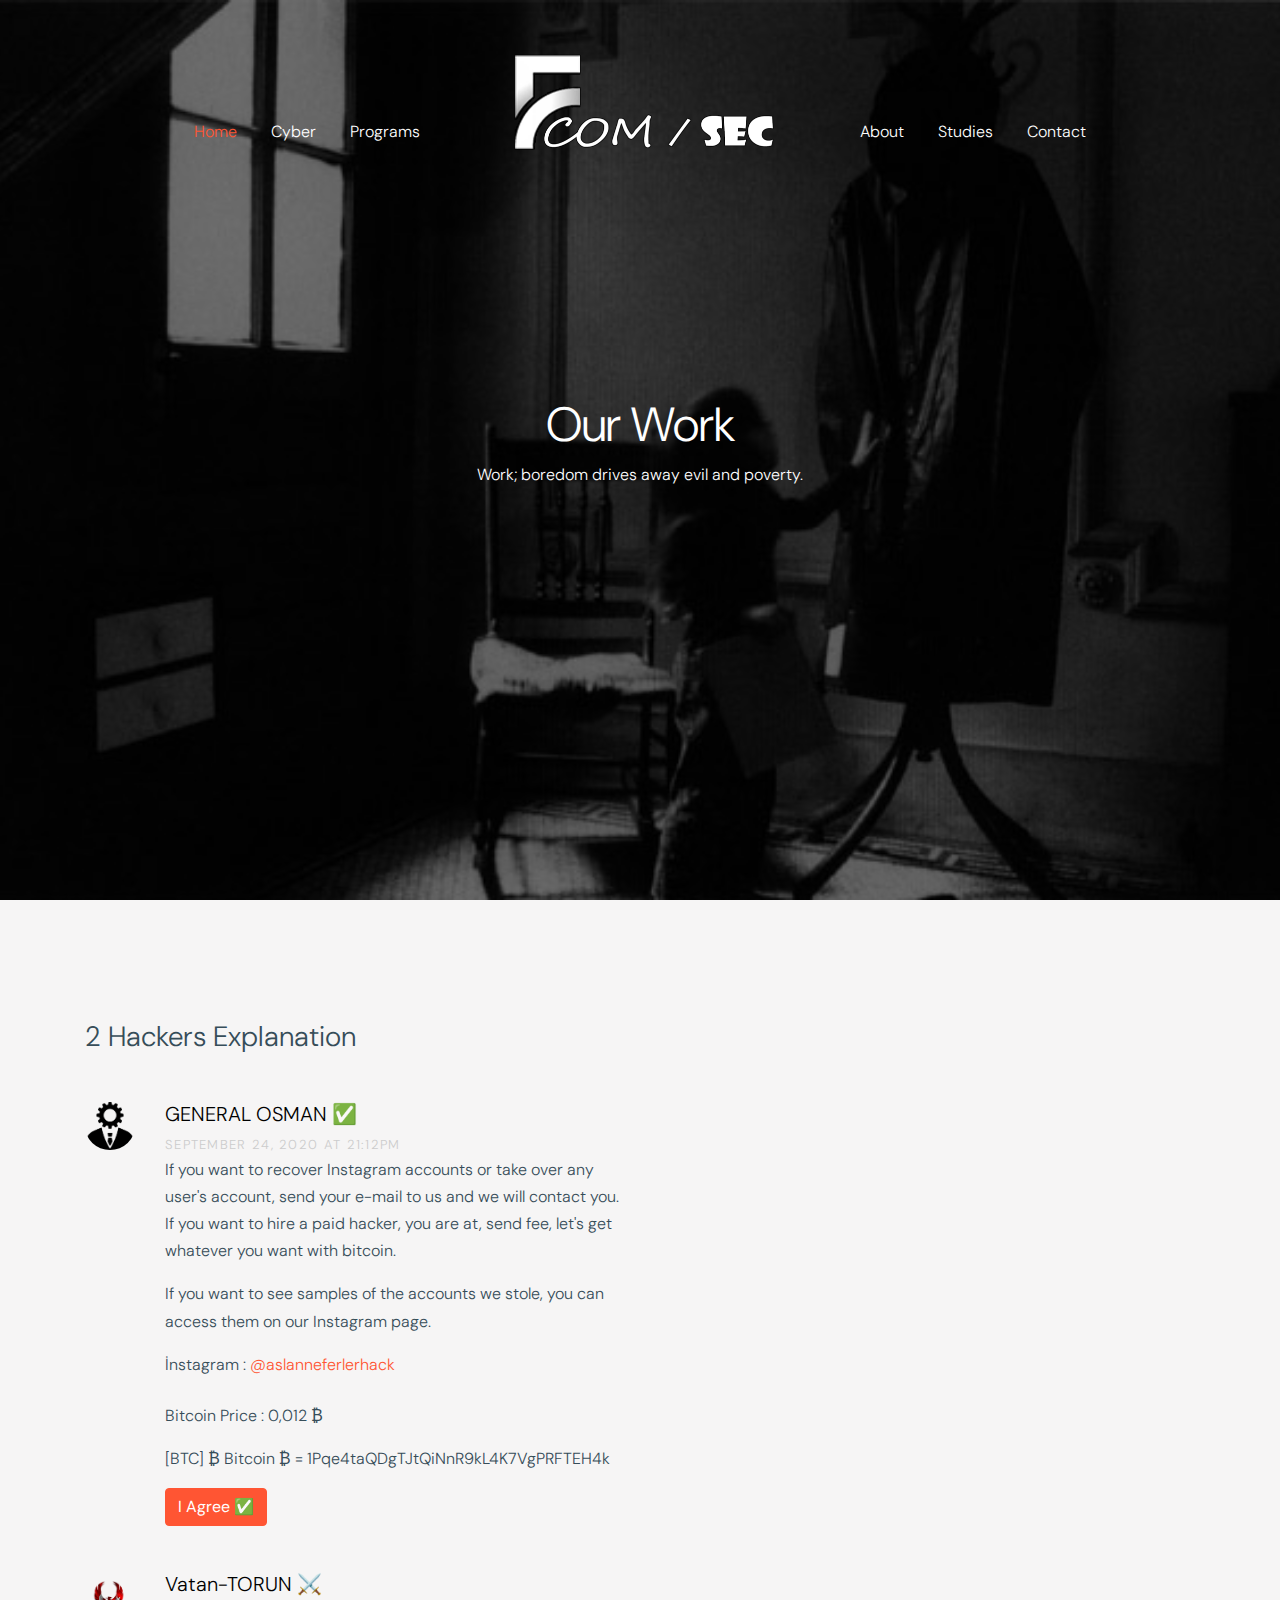
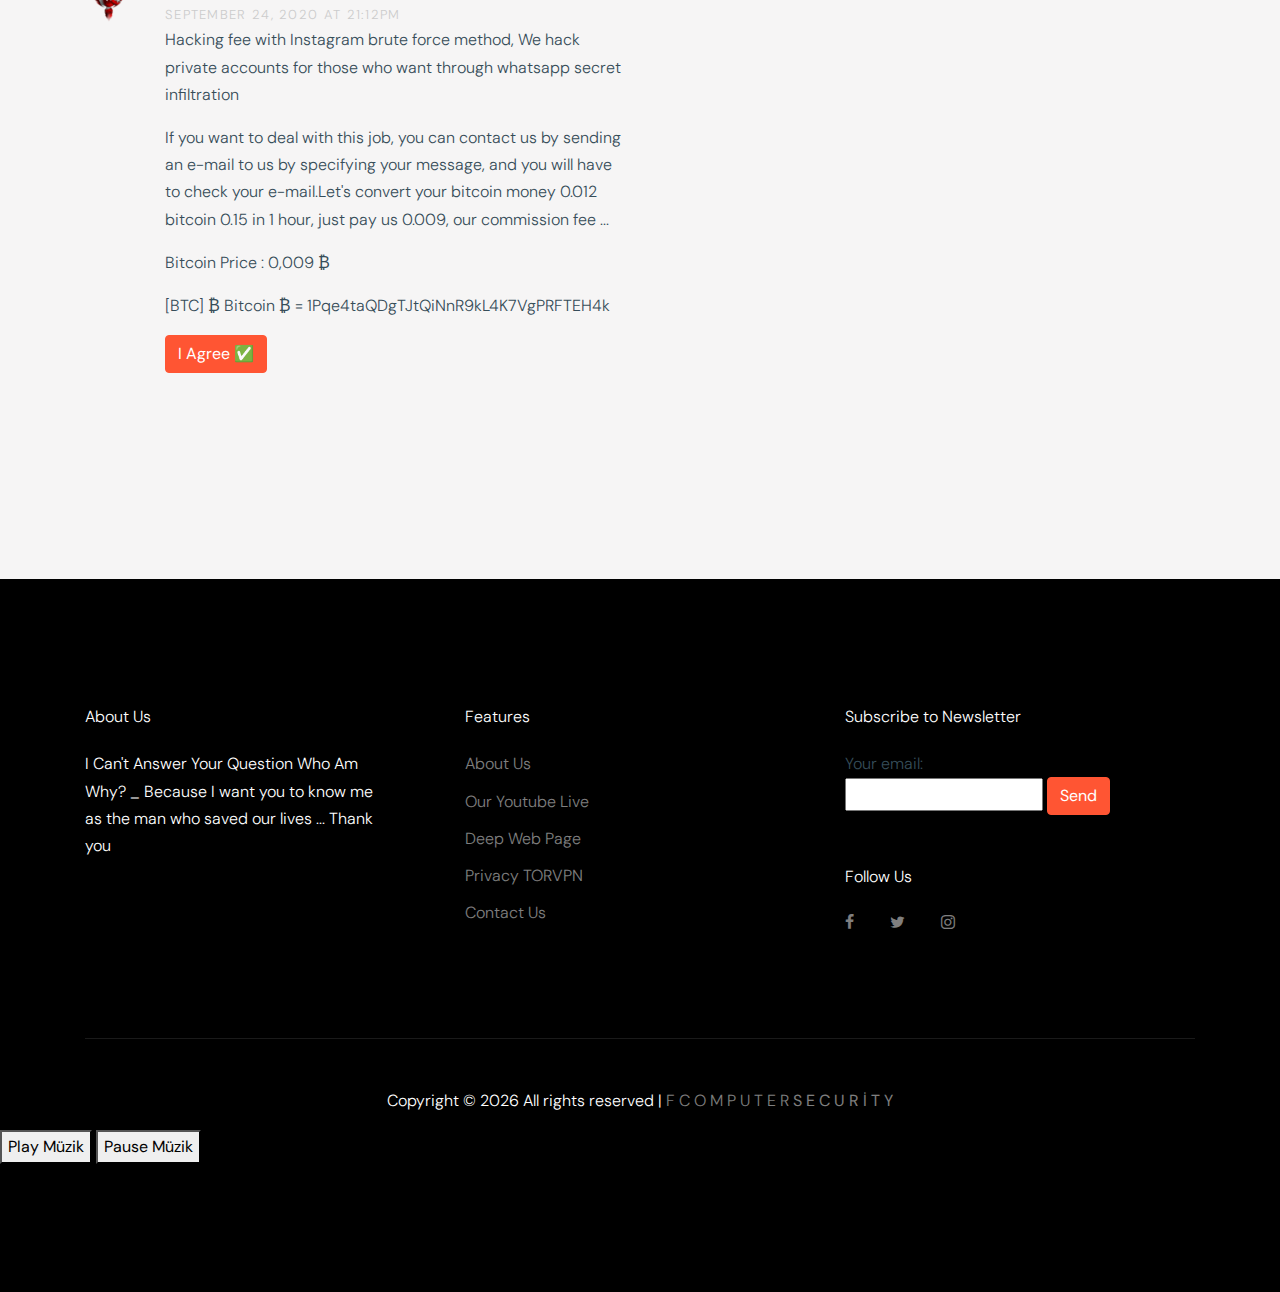
==== commit 4f802236: "Update blog.html" ====
--- a/blog.html
+++ b/blog.html
@@ -82,7 +82,7 @@
                 <div class="container">
                     <div class="row align-items-center justify-content-center">
                         <div class="col-lg-6 text-center">
-                            <h1>Our Blog</h1>
+                            <h1>Our Work</h1>
                             <p>Work; boredom drives away evil and poverty.</p>
                         </div>
                     </div>
@@ -260,4 +260,4 @@
 
 </body>
 
-</html>+</html>
